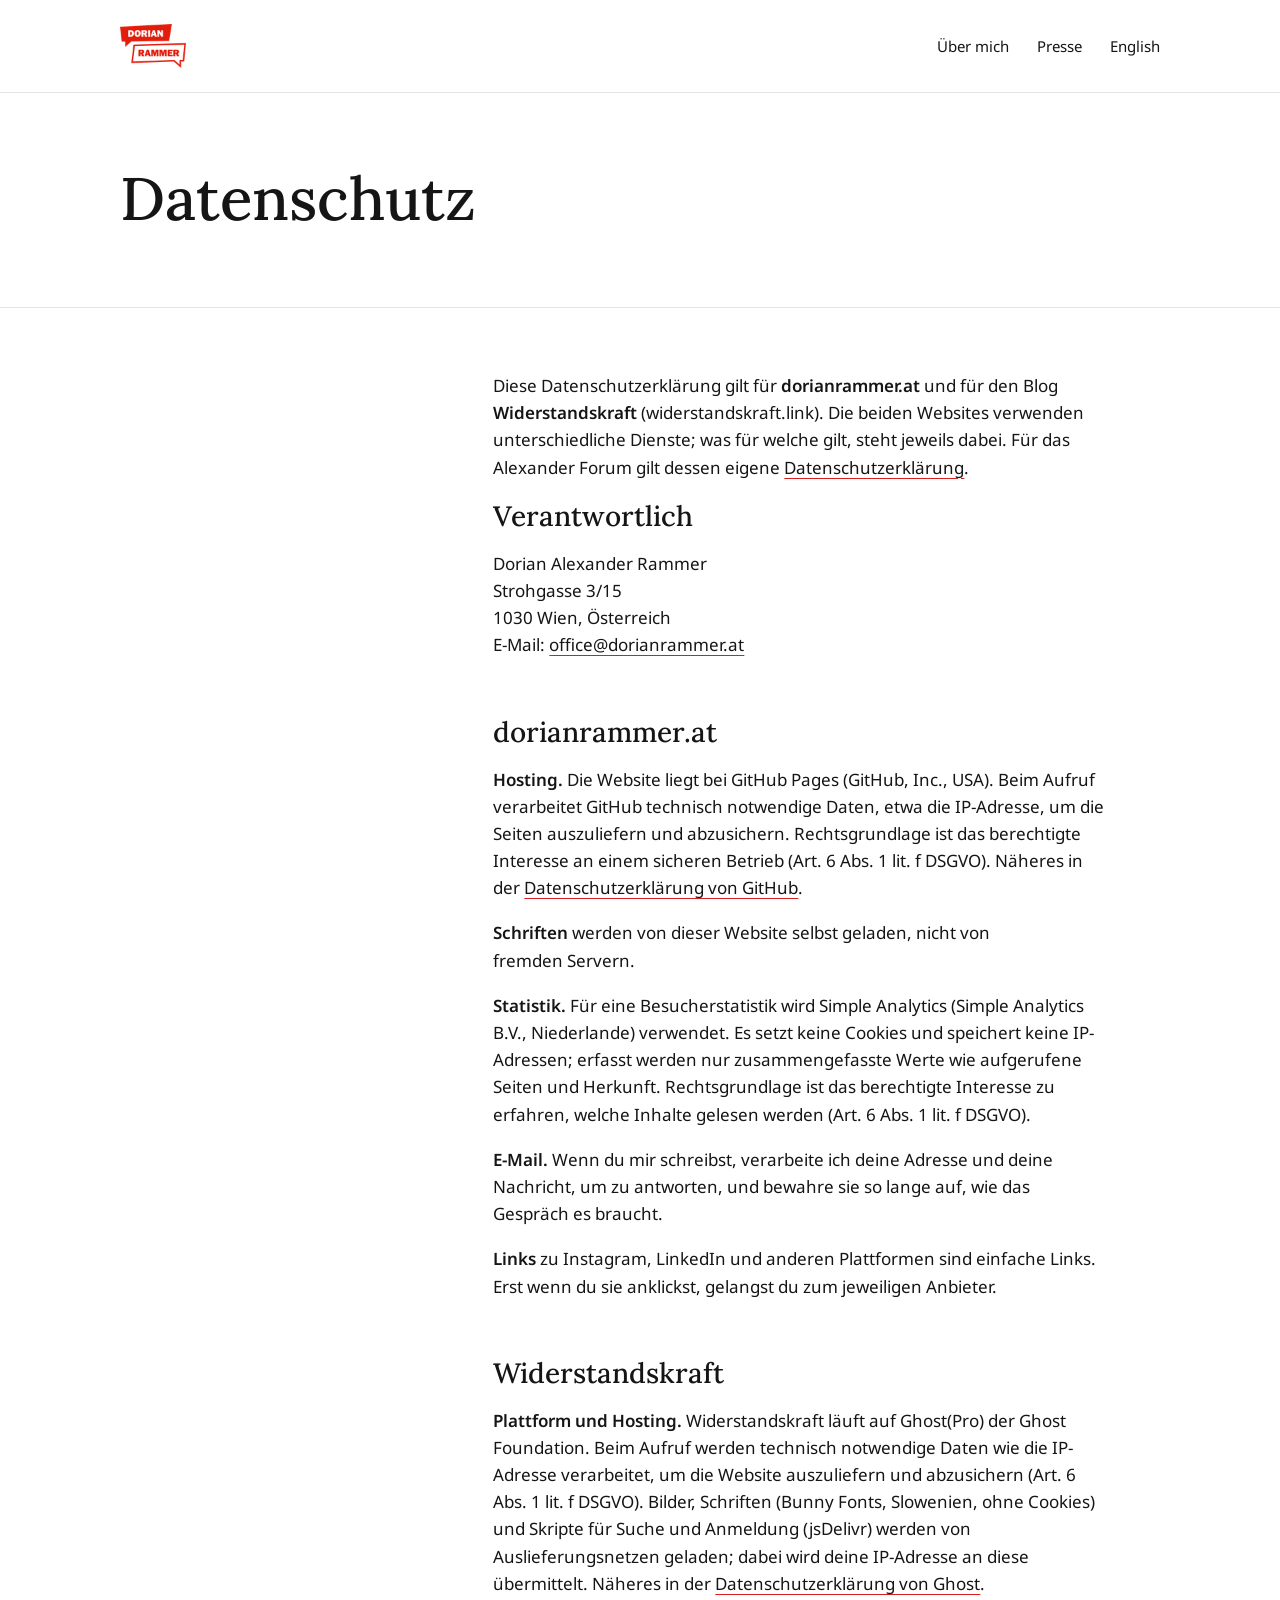
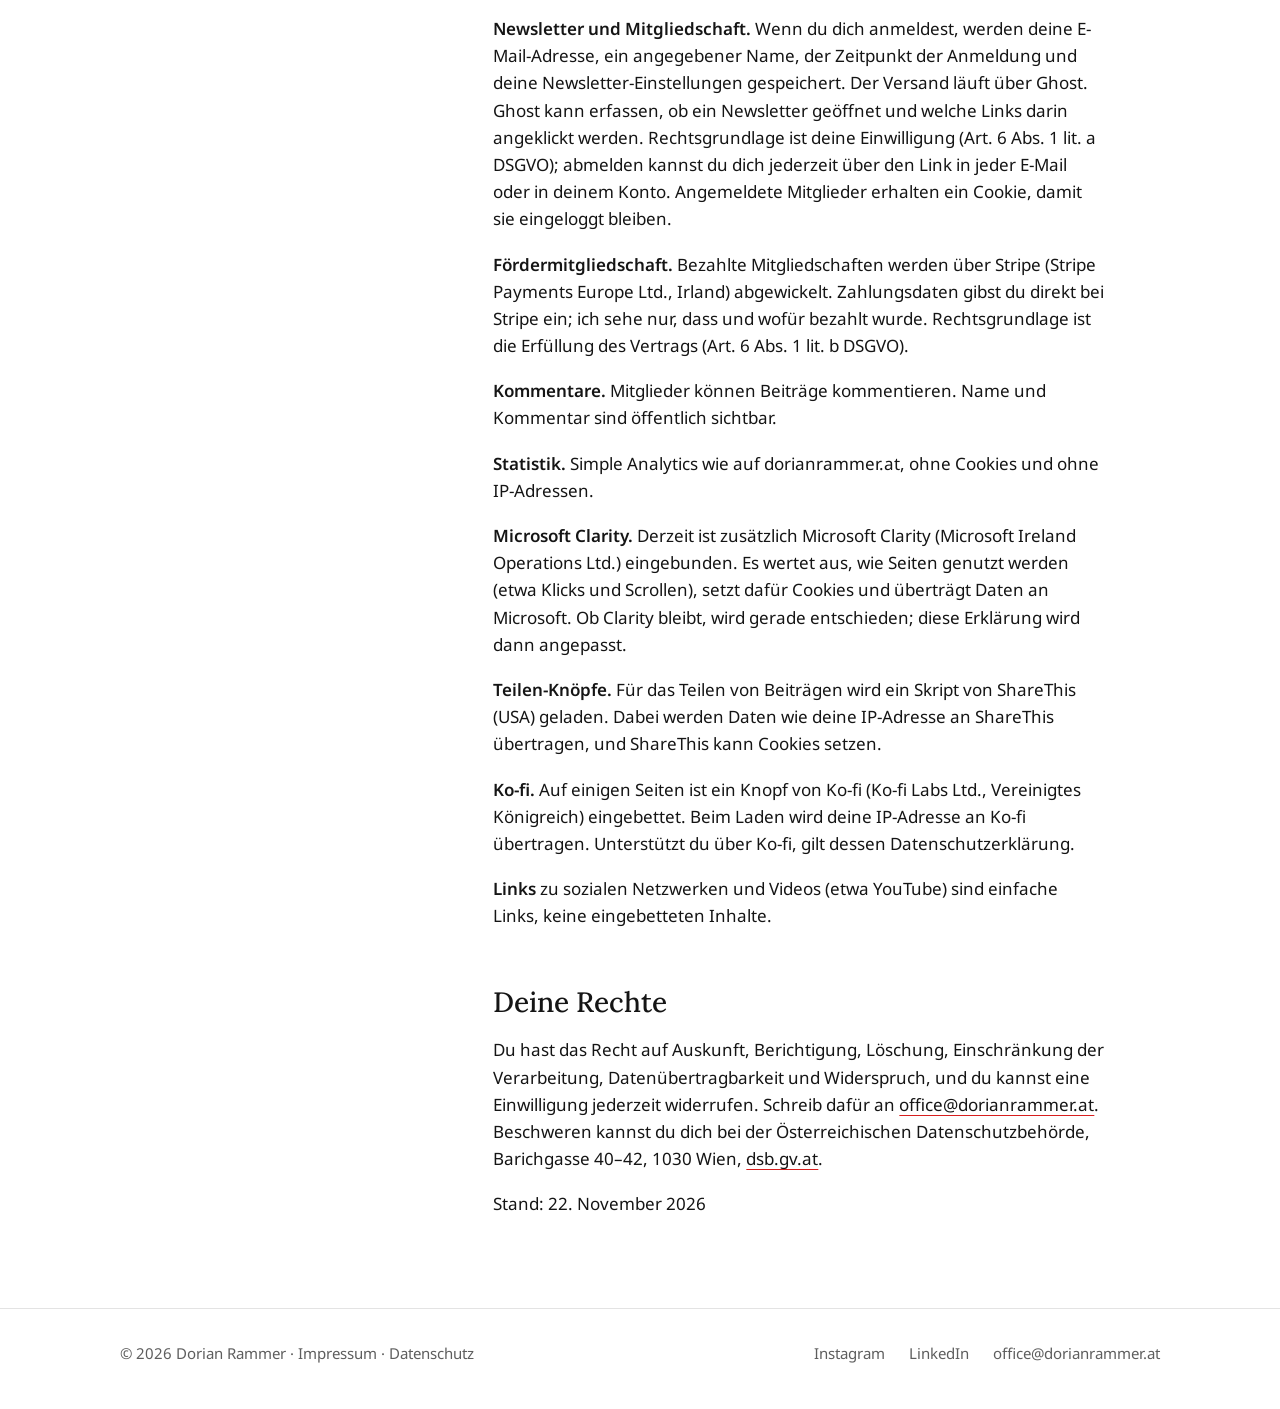
==== datenschutz/index.html @ 83c69d91 "Impressum und Datenschutz (DE/EN) für dorianrammer.at und Widerstandskraft; Fußzeile mit © 2026 - /i" ====
<!DOCTYPE html>
<html lang="de">
<head>
  <meta charset="UTF-8">
  <meta name="viewport" content="width=device-width, initial-scale=1.0">

  <link rel="canonical" href="https://dorianrammer.at/datenschutz/">
  <link rel="alternate" href="https://dorianrammer.at/datenschutz/" hreflang="de">
  <link rel="alternate" href="https://dorianrammer.at/en/privacy/" hreflang="en">
  <link rel="alternate" href="https://dorianrammer.at/datenschutz/" hreflang="x-default">

  <meta name="robots" content="noindex,follow">
  <meta name="description" content="Datenschutzerklärung für dorianrammer.at und widerstandskraft.link.">
  <meta name="author" content="Dorian Rammer">
  <meta name="theme-color" content="#ffffff">

  <title>Datenschutz | Dorian Rammer</title>

<link rel="icon" href="/favicon.svg" type="image/svg+xml">
<link rel="apple-touch-icon" href="/apple-touch-icon.png">

<link rel="preload" href="/assets/fonts/lora-latin-var.woff2" as="font" type="font/woff2" crossorigin>
<link rel="preload" href="/assets/fonts/noto-sans-latin-var.woff2" as="font" type="font/woff2" crossorigin>
<link rel="stylesheet" href="/assets/site.css?v=20261122f">

</head>

<body>

<a class="sprung" href="#inhalt">Zum Inhalt springen</a>

<header class="kopf">
  <div class="wrap">
    <a class="marke" href="/" aria-label="Dorian Rammer, Startseite">
      <img src="/assets/dorian-rammer-logo.png" alt="Dorian Rammer" width="198" height="132">
    </a>
    <nav aria-label="Seitennavigation">
      <a href="/ueber-dorian-rammer/">Über mich</a>
      <a href="/presse/">Presse</a>
      <a href="/en/privacy/" hreflang="en" lang="en">English</a>
    </nav>
  </div>
</header>

<main id="inhalt">

<section class="seitenkopf">
  <div class="wrap">
    <h1>Datenschutz</h1>
  </div>
</section>

<section class="abschnitt rechtliches">
  <div class="wrap">
    <div></div>
    <div class="text">
<p>Diese Datenschutzerklärung gilt für <strong>dorianrammer.at</strong> und für den Blog <strong>Widerstandskraft</strong> (widerstandskraft.link). Die beiden Websites verwenden unterschiedliche Dienste; was für welche gilt, steht jeweils dabei. Für das Alexander Forum gilt dessen eigene <a href="https://alexander.forum/datenschutz/">Datenschutzerklärung</a>.</p>
<section aria-labelledby="verantwortlich"><h2 id="verantwortlich">Verantwortlich</h2>
<p>Dorian Alexander Rammer<br>Strohgasse 3/15<br>1030 Wien, Österreich<br>E-Mail: <span data-post-name="office" data-post-domain="dorianrammer.at">office (at) dorianrammer.at</span></p></section>
<section aria-labelledby="dra"><h2 id="dra">dorianrammer.at</h2>
<p><strong>Hosting.</strong> Die Website liegt bei GitHub Pages (GitHub, Inc., USA). Beim Aufruf verarbeitet GitHub technisch notwendige Daten, etwa die IP-Adresse, um die Seiten auszuliefern und abzusichern. Rechtsgrundlage ist das berechtigte Interesse an einem sicheren Betrieb (Art. 6 Abs. 1 lit. f DSGVO). Näheres in der <a href="https://docs.github.com/de/site-policy/privacy-policies/github-general-privacy-statement">Datenschutzerklärung von GitHub</a>.</p>
<p><strong>Schriften</strong> werden von dieser Website selbst geladen, nicht von fremden Servern.</p>
<p><strong>Statistik.</strong> Für eine Besucherstatistik wird Simple Analytics (Simple Analytics B.V., Niederlande) verwendet. Es setzt keine Cookies und speichert keine IP-Adressen; erfasst werden nur zusammengefasste Werte wie aufgerufene Seiten und Herkunft. Rechtsgrundlage ist das berechtigte Interesse zu erfahren, welche Inhalte gelesen werden (Art. 6 Abs. 1 lit. f DSGVO).</p>
<p><strong>E-Mail.</strong> Wenn du mir schreibst, verarbeite ich deine Adresse und deine Nachricht, um zu antworten, und bewahre sie so lange auf, wie das Gespräch es braucht.</p>
<p><strong>Links</strong> zu Instagram, LinkedIn und anderen Plattformen sind einfache Links. Erst wenn du sie anklickst, gelangst du zum jeweiligen Anbieter.</p></section>
<section aria-labelledby="wk"><h2 id="wk">Widerstandskraft</h2>
<p><strong>Plattform und Hosting.</strong> Widerstandskraft läuft auf Ghost(Pro) der Ghost Foundation. Beim Aufruf werden technisch notwendige Daten wie die IP-Adresse verarbeitet, um die Website auszuliefern und abzusichern (Art. 6 Abs. 1 lit. f DSGVO). Bilder, Schriften (Bunny Fonts, Slowenien, ohne Cookies) und Skripte für Suche und Anmeldung (jsDelivr) werden von Auslieferungsnetzen geladen; dabei wird deine IP-Adresse an diese übermittelt. Näheres in der <a href="https://ghost.org/privacy/">Datenschutzerklärung von Ghost</a>.</p>
<p><strong>Newsletter und Mitgliedschaft.</strong> Wenn du dich anmeldest, werden deine E-Mail-Adresse, ein angegebener Name, der Zeitpunkt der Anmeldung und deine Newsletter-Einstellungen gespeichert. Der Versand läuft über Ghost. Ghost kann erfassen, ob ein Newsletter geöffnet und welche Links darin angeklickt werden. Rechtsgrundlage ist deine Einwilligung (Art. 6 Abs. 1 lit. a DSGVO); abmelden kannst du dich jederzeit über den Link in jeder E-Mail oder in deinem Konto. Angemeldete Mitglieder erhalten ein Cookie, damit sie eingeloggt bleiben.</p>
<p><strong>Fördermitgliedschaft.</strong> Bezahlte Mitgliedschaften werden über Stripe (Stripe Payments Europe Ltd., Irland) abgewickelt. Zahlungsdaten gibst du direkt bei Stripe ein; ich sehe nur, dass und wofür bezahlt wurde. Rechtsgrundlage ist die Erfüllung des Vertrags (Art. 6 Abs. 1 lit. b DSGVO).</p>
<p><strong>Kommentare.</strong> Mitglieder können Beiträge kommentieren. Name und Kommentar sind öffentlich sichtbar.</p>
<p><strong>Statistik.</strong> Simple Analytics wie auf dorianrammer.at, ohne Cookies und ohne IP-Adressen.</p>
<p><strong>Microsoft Clarity.</strong> Derzeit ist zusätzlich Microsoft Clarity (Microsoft Ireland Operations Ltd.) eingebunden. Es wertet aus, wie Seiten genutzt werden (etwa Klicks und Scrollen), setzt dafür Cookies und überträgt Daten an Microsoft. Ob Clarity bleibt, wird gerade entschieden; diese Erklärung wird dann angepasst.</p>
<p><strong>Teilen-Knöpfe.</strong> Für das Teilen von Beiträgen wird ein Skript von ShareThis (USA) geladen. Dabei werden Daten wie deine IP-Adresse an ShareThis übertragen, und ShareThis kann Cookies setzen.</p>
<p><strong>Ko-fi.</strong> Auf einigen Seiten ist ein Knopf von Ko-fi (Ko-fi Labs Ltd., Vereinigtes Königreich) eingebettet. Beim Laden wird deine IP-Adresse an Ko-fi übertragen. Unterstützt du über Ko-fi, gilt dessen Datenschutzerklärung.</p>
<p><strong>Links</strong> zu sozialen Netzwerken und Videos (etwa YouTube) sind einfache Links, keine eingebetteten Inhalte.</p></section>
<section aria-labelledby="rechte"><h2 id="rechte">Deine Rechte</h2>
<p>Du hast das Recht auf Auskunft, Berichtigung, Löschung, Einschränkung der Verarbeitung, Datenübertragbarkeit und Widerspruch, und du kannst eine Einwilligung jederzeit widerrufen. Schreib dafür an <span data-post-name="office" data-post-domain="dorianrammer.at">office (at) dorianrammer.at</span>. Beschweren kannst du dich bei der Österreichischen Datenschutzbehörde, Barichgasse 40–42, 1030 Wien, <a href="https://www.dsb.gv.at/">dsb.gv.at</a>.</p>
<p class="stand">Stand: 22. November 2026</p></section>
    </div>
  </div>
</section>

</main>

<footer class="fuss">
  <div class="wrap">
    <div style="hyphens:manual">© 2026 Dorian Rammer · <a href="/impressum/">Impressum</a> · <a href="/datenschutz/">Datenschutz</a></div>
    <nav aria-label="Kontakt">
      <a href="https://www.instagram.com/whoisdoriangray" target="_blank" rel="me noopener">Instagram</a>
      <a href="https://www.linkedin.com/in/dorianrammer" target="_blank" rel="me noopener">LinkedIn</a>
      <span data-post-name="office" data-post-domain="dorianrammer.at">office (at) dorianrammer.at</span>
    </nav>
  </div>
</footer>

<script src="/assets/post.js?v=20261122f" defer></script>

<!-- 100% privacy-first analytics -->
<script async src="https://scripts.simpleanalyticscdn.com/latest.js"></script>

</body>
</html>
---- assets/site.css ----
/* dorianrammer.at
   Gemeinsames Stylesheet für Startseite und Über-Seite (DE/EN).
   Schriften wie Widerstandskraft: Lora (Überschriften, Lesetext), Noto Sans (Gebrauchstext).
   Rot #d81e1e nur als Signal: Daten, Link-Linien, Auswahl, Fokus, roter Faden.
   Nach jeder Änderung an dieser Datei oder an den Skripten die Versionsnummer
   (?v=JJJJMMTT) in den Links aller HTML-Seiten erhöhen, sonst sehen Besucher bis
   zu 10 Minuten die alte Fassung. */

@font-face{
  font-family:'Lora';
  font-style:normal;
  font-weight:400 600;
  font-display:swap;
  src:url('/assets/fonts/lora-latin-var.woff2') format('woff2');
}

@font-face{
  font-family:'Noto Sans';
  font-style:normal;
  font-weight:400 600;
  font-stretch:100%;
  font-display:swap;
  src:url('/assets/fonts/noto-sans-latin-var.woff2') format('woff2');
}

:root{
  --grund:#ffffff;
  --tinte:#151515;
  --grau:#5e5e5e;
  --linie:#e3e3e3;
  --rot:#d81e1e;
  --maxw:1120px;
  --rand:40px;
  --serif:'Lora',Georgia,'Times New Roman',serif;
  --sans:'Noto Sans',system-ui,-apple-system,'Segoe UI',sans-serif;
}

*{box-sizing:border-box}

html{
  -webkit-text-size-adjust:100%;
  text-size-adjust:100%;
}

body{
  position:relative;
  margin:0;
  background:var(--grund);
  color:var(--tinte);
  font-family:var(--sans);
  font-size:17px;
  line-height:1.6;
  -webkit-font-smoothing:antialiased;
  hyphens:auto;
  hyphenate-limit-chars:10 4 4;
}

::selection{
  background:var(--rot);
  color:#fff;
}

a{
  color:inherit;
  text-decoration-color:var(--rot);
  text-decoration-thickness:1px;
  text-underline-offset:.22em;
}

a:hover{
  color:var(--rot);
}

a:focus-visible{
  outline:2px solid var(--rot);
  outline-offset:3px;
}

h1,h2,h3{
  font-family:var(--serif);
  font-weight:500;
  margin:0;
  hyphens:manual;
  text-wrap:balance;
}

p{
  text-wrap:pretty;
}

img{
  max-width:100%;
}

.wrap{
  max-width:var(--maxw);
  margin:0 auto;
  padding:0 var(--rand);
}

.sprung{
  position:absolute;
  left:var(--rand);
  top:-100px;
  z-index:10;
  padding:8px 12px;
  background:var(--tinte);
  color:#fff;
  font-size:15px;
}

.sprung:focus{
  top:12px;
}


/* ---------- Kopf ---------- */

.kopf{
  padding:24px 0;
  border-bottom:1px solid var(--linie);
}

.kopf .wrap{
  display:flex;
  justify-content:space-between;
  align-items:center;
  gap:24px;
}

.kopf .marke{
  display:block;
  line-height:0;
}

.kopf .marke img{
  display:block;
  height:44px;
  width:auto;
}

.kopf nav{
  display:flex;
  gap:28px;
  font-size:15px;
}

.kopf nav a{
  text-decoration:none;
}

.kopf nav a[aria-current="page"]{
  text-decoration:underline;
  text-decoration-color:var(--rot);
}


/* ---------- Einstieg (Startseite) ---------- */

.einstieg{
  padding:80px 0 88px;
}

.einstieg .wrap{
  display:grid;
  grid-template-columns:7fr 4fr;
  gap:72px;
  align-items:end;
}

.einstieg h1{
  font-size:clamp(44px,5.6vw,68px);
  line-height:1.05;
  letter-spacing:-.01em;
  margin:0 0 32px;
}

.satz{
  font-family:var(--serif);
  font-size:clamp(22px,2.4vw,28px);
  line-height:1.4;
  margin:0 0 22px;
  max-width:21em;
}

.einstieg .intro{
  color:var(--grau);
  margin:0 0 8px;
  max-width:33em;
}

.portraet{
  margin:0;
}

.portraet img{
  display:block;
  width:100%;
  height:auto;
  aspect-ratio:4/5;
  object-fit:cover;
  object-position:50% 18%;
}

.portraet figcaption{
  margin-top:10px;
  font-size:14px;
  color:var(--grau);
}


/* ---------- Abschnitte ---------- */

.abschnitt{
  border-top:1px solid var(--linie);
  padding:64px 0 72px;
}

.abschnitt > .wrap{
  display:grid;
  grid-template-columns:4fr 8fr;
  gap:40px;
}

.abschnitt h2{
  font-size:30px;
  line-height:1.2;
}

.block + .block{
  margin-top:56px;
  padding-top:48px;
  border-top:1px solid var(--linie);
}

.block h3{
  font-size:26px;
  line-height:1.25;
  margin-bottom:10px;
}

.block h3 a{
  text-decoration:none;
}

.block > p{
  margin:0 0 22px;
  color:var(--grau);
  max-width:36em;
}

.texte{
  list-style:none;
  margin:0 0 22px;
  padding:0;
}

.texte li{
  display:grid;
  grid-template-columns:9.5em 1fr;
  gap:16px;
  align-items:baseline;
  padding:12px 0;
  border-top:1px solid var(--linie);
}

.texte li:last-child{
  border-bottom:1px solid var(--linie);
}

.texte time{
  font-size:14px;
  color:var(--rot);
  font-variant-numeric:tabular-nums;
}

.texte a{
  font-family:var(--serif);
  font-size:20px;
  text-decoration:none;
  hyphens:manual;
}

.papier{
  margin:0 0 22px;
}

.papier a{
  display:block;
  margin-bottom:4px;
  font-family:var(--serif);
  font-size:21px;
  text-decoration:none;
  hyphens:manual;
  text-wrap:balance;
}

.papier span{
  display:block;
  font-size:14px;
  line-height:1.5;
  color:var(--grau);
}

.weiter{
  font-size:15px;
}

.nebenbei{
  margin:48px 0 0;
  padding-top:28px;
  border-top:1px solid var(--linie);
  color:var(--grau);
  font-size:15px;
  max-width:40em;
}

.person p{
  font-family:var(--serif);
  font-size:21px;
  line-height:1.6;
  margin:0 0 22px;
  max-width:34em;
}


/* ---------- Über-Seite ---------- */

.seitenkopf{
  padding:72px 0 56px;
}

.seitenkopf h1{
  font-size:clamp(40px,5vw,60px);
  line-height:1.1;
  margin:0 0 20px;
}

.seitenkopf .satz{
  margin:0;
  max-width:none;
}

.ueber > .wrap{
  align-items:start;
}

.ueber .portraet{
  position:sticky;
  top:32px;
}

.text section + section{
  margin-top:56px;
}

.text h2{
  font-size:28px;
  line-height:1.25;
  margin-bottom:16px;
}

.text p{
  margin:0 0 18px;
  max-width:36em;
}

.projekte-liste{
  margin:24px 0 0;
  padding:0;
}

.projekte-liste > div{
  padding:16px 0;
  border-top:1px solid var(--linie);
}

.projekte-liste > div:last-child{
  border-bottom:1px solid var(--linie);
}

.projekte-liste dt{
  font-family:var(--serif);
  font-size:21px;
  margin-bottom:4px;
}

.projekte-liste dt a{
  text-decoration:none;
}

.projekte-liste dd{
  margin:0;
  color:var(--grau);
  font-size:16px;
}

.schluss{
  margin-top:40px;
}


/* ---------- Fuß ---------- */

.fuss{
  border-top:1px solid var(--linie);
  padding:32px 0 44px;
  font-size:15px;
  color:var(--grau);
}

.fuss .wrap{
  display:flex;
  justify-content:space-between;
  flex-wrap:wrap;
  gap:12px 28px;
}

.fuss nav{
  display:flex;
  flex-wrap:wrap;
  gap:24px;
}

.fuss a{
  text-decoration:none;
}


/* ---------- Roter Faden (Startseite) ---------- */

.faden{
  position:absolute;
  top:0;
  left:0;
  pointer-events:none;
  overflow:visible;
}

.faden path{
  fill:none;
  stroke:var(--rot);
  stroke-width:1.5;
  stroke-linejoin:miter;
  stroke-linecap:butt;
  transition:stroke-width .25s ease-out;
}

.faden path.offen{
  stroke-dasharray:5 6;
}

.faden path.aktiv{
  stroke-width:3;
}

.faden mask path{
  stroke:#fff;
  stroke-width:10;
  stroke-dasharray:none;
  transition:none;
}

@media (prefers-reduced-motion:reduce){
  .faden path{
    transition:none;
  }
}

@media print{
  .faden{
    display:none;
  }
}


/* ---------- Schmal ---------- */

@media (max-width:860px){

  :root{
    --rand:22px;
  }

  .einstieg{
    padding:44px 0 56px;
  }

  .einstieg .wrap{
    grid-template-columns:1fr;
    gap:40px;
  }

  .einstieg .portraet{
    max-width:360px;
  }

  .abschnitt{
    padding:48px 0 56px;
  }

  .abschnitt > .wrap{
    grid-template-columns:1fr;
    gap:28px;
  }

  .projekte > .wrap{
    padding-left:46px;
  }

  .texte li{
    grid-template-columns:1fr;
    gap:2px;
  }

  .person p{
    font-size:19px;
  }

  .seitenkopf{
    padding:44px 0 36px;
  }

  .ueber .portraet{
    position:static;
    max-width:360px;
  }

  .kopf .marke img{
    height:38px;
  }

  .kopf nav{
    gap:18px;
  }
}


/* ---------- Presseseite ---------- */

.texte .zeitraum{
  font-size:14px;
  color:var(--rot);
}

.texte .medium{
  display:block;
  margin-top:3px;
  font-family:var(--sans);
  font-size:15px;
  line-height:1.5;
  color:var(--grau);
}

.stationen li > span:last-child{
  font-size:16px;
  line-height:1.5;
}

.einleitung{
  margin:0 0 20px;
  max-width:36em;
  color:var(--grau);
}

.nachsatz{
  margin:20px 0 0;
  max-width:40em;
  font-size:15px;
  color:var(--grau);
}

.kurzbio{
  border:1px solid var(--linie);
  padding:18px 22px;
  margin:0 0 16px;
  max-width:40em;
}

.kurzbio h3{
  font-family:var(--sans);
  font-size:14px;
  font-weight:500;
  color:var(--grau);
  margin:0 0 8px;
}

.kurzbio p{
  margin:0;
}

.abschnitt .projekte-liste{
  margin-top:0;
  max-width:40em;
}

.weiter-links{
  display:flex;
  flex-wrap:wrap;
  gap:8px 24px;
  margin:0;
}

.abschnitt-kopf h2{
  margin:0;
}

.unterzeile{
  margin:6px 0 0;
  font-size:15px;
  color:var(--grau);
}

.stimmen{
  list-style:none;
  margin:0;
  padding:0;
  max-width:40em;
}

.stimmen li{
  padding:18px 0;
  border-top:1px solid var(--linie);
}

.stimmen li:last-child{
  border-bottom:1px solid var(--linie);
}

.stimmen blockquote{
  margin:0;
}

.stimmen blockquote p{
  margin:0 0 8px;
  font-family:var(--serif);
  font-size:20px;
  line-height:1.5;
}

.stimmen .quelle{
  margin:0;
  font-size:15px;
  color:var(--grau);
}

.pressefotos{
  display:flex;
  flex-wrap:wrap;
  align-items:flex-start;
  gap:24px;
  margin:0 0 24px;
}

.pressefoto{
  flex:0 1 200px;
  margin:0;
}

.pressefoto img{
  display:block;
  width:100%;
  height:auto;
  aspect-ratio:4/5;
  object-fit:cover;
  object-position:50% 25%;
}

.pressefoto figcaption{
  margin-top:8px;
  hyphens:manual;
  font-size:14px;
  color:var(--grau);
}
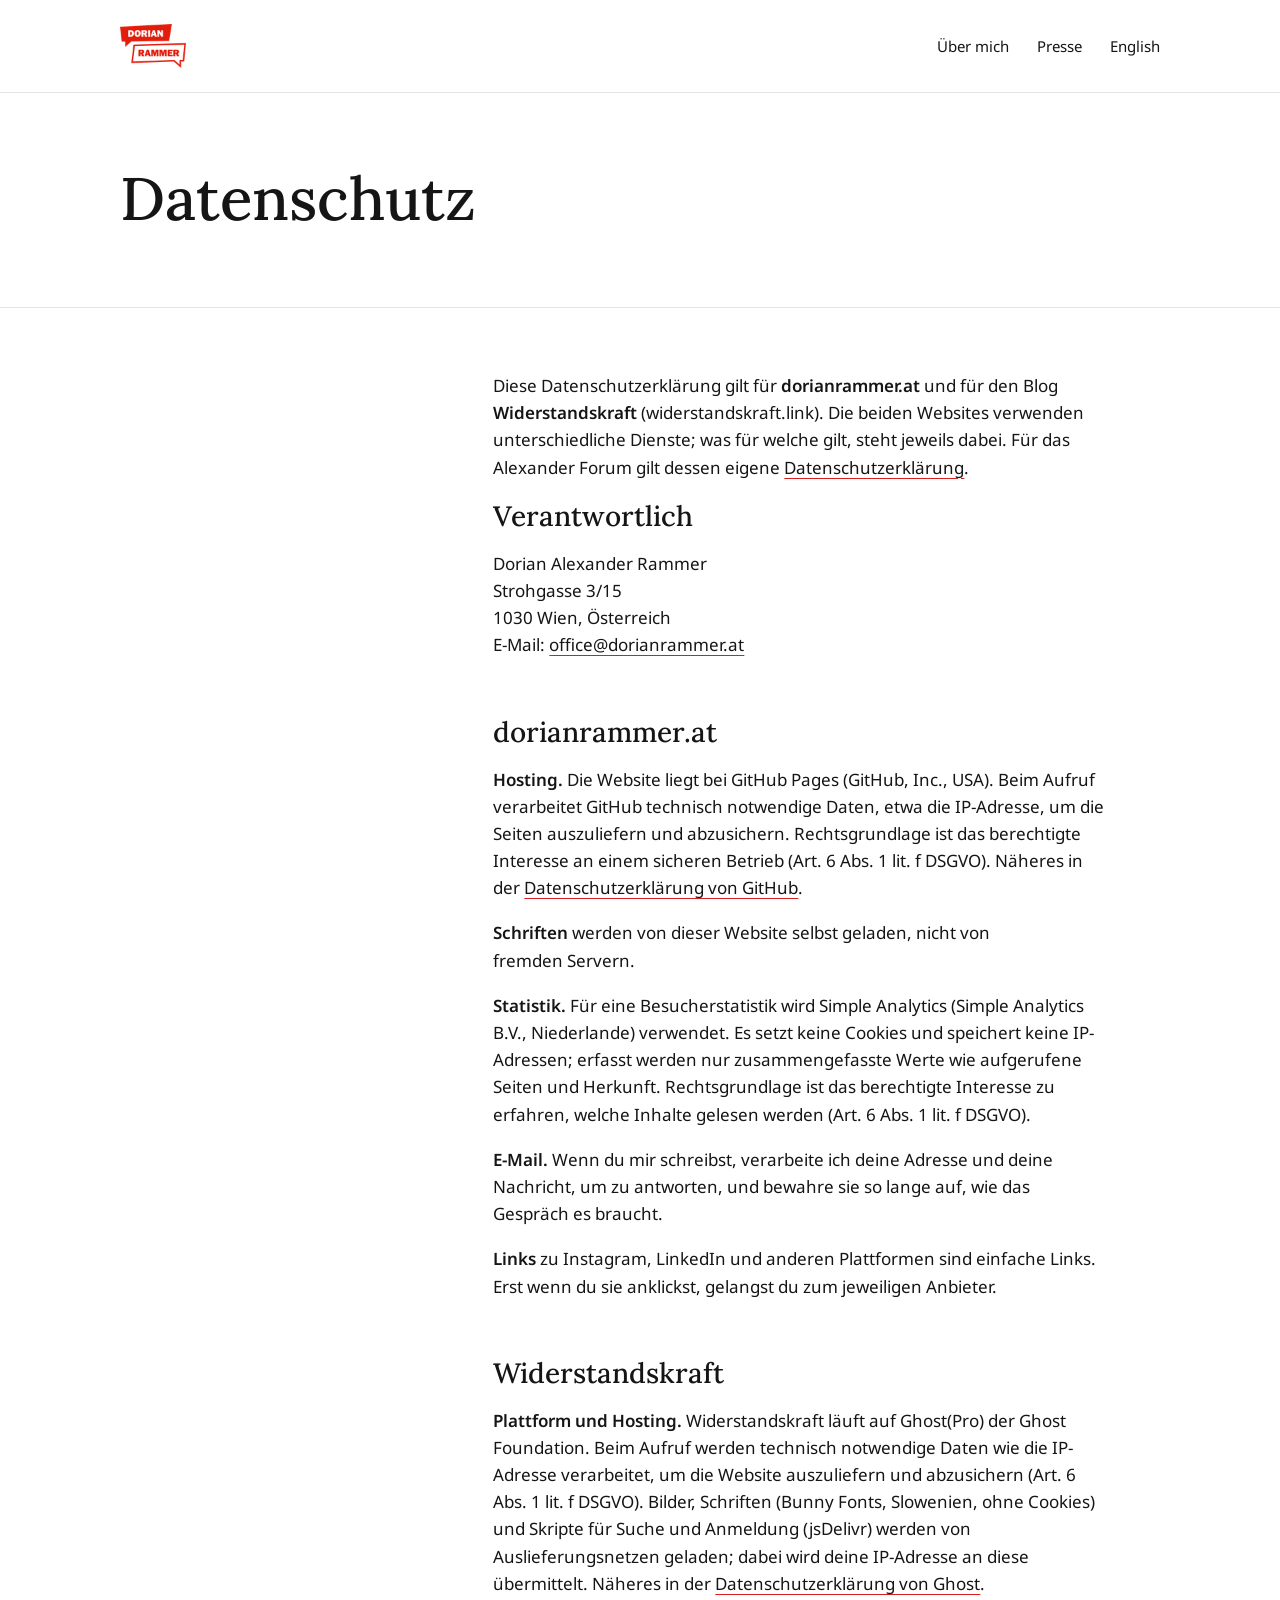
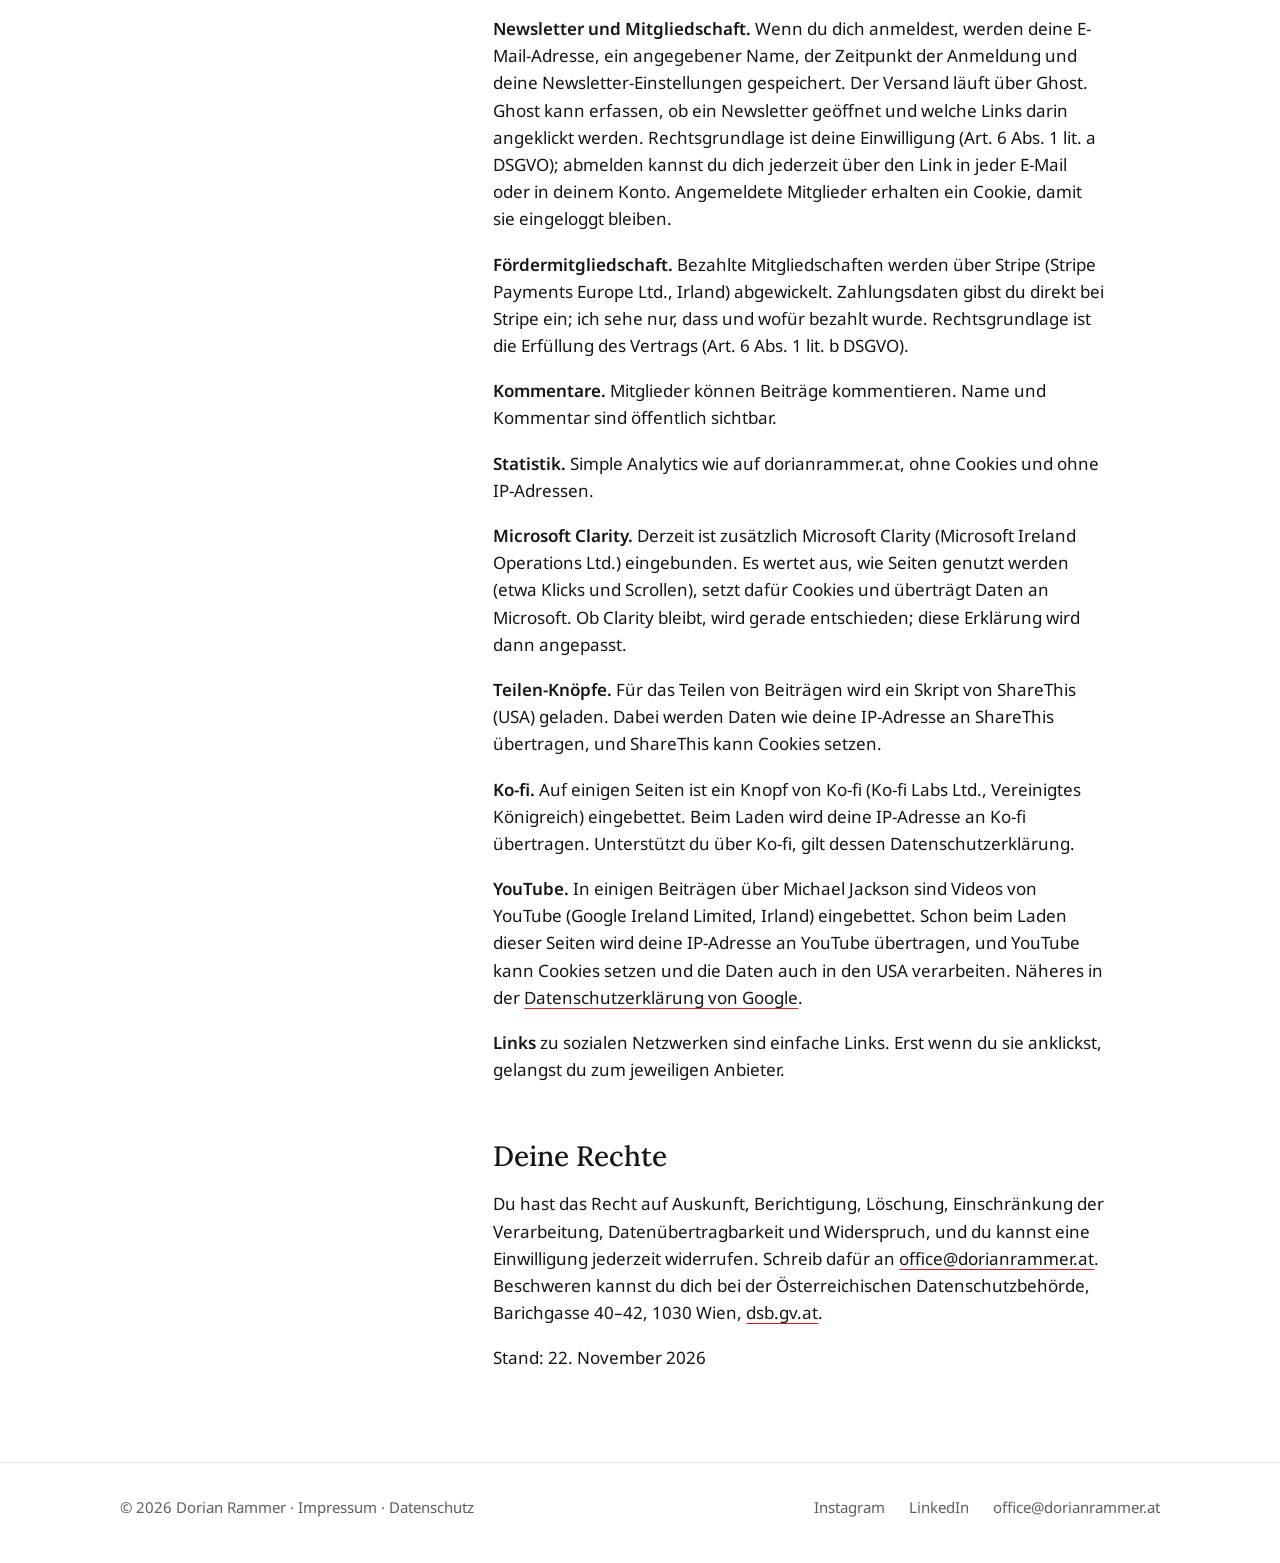
==== commit 57f2cbf8: "Datenschutz: eingebettete YouTube-Videos in den Michael-Jackson-Beiträgen korrekt beschrieben Die Er" ====
--- a/datenschutz/index.html
+++ b/datenschutz/index.html
@@ -72,7 +72,8 @@
 <p><strong>Microsoft Clarity.</strong> Derzeit ist zusätzlich Microsoft Clarity (Microsoft Ireland Operations Ltd.) eingebunden. Es wertet aus, wie Seiten genutzt werden (etwa Klicks und Scrollen), setzt dafür Cookies und überträgt Daten an Microsoft. Ob Clarity bleibt, wird gerade entschieden; diese Erklärung wird dann angepasst.</p>
 <p><strong>Teilen-Knöpfe.</strong> Für das Teilen von Beiträgen wird ein Skript von ShareThis (USA) geladen. Dabei werden Daten wie deine IP-Adresse an ShareThis übertragen, und ShareThis kann Cookies setzen.</p>
 <p><strong>Ko-fi.</strong> Auf einigen Seiten ist ein Knopf von Ko-fi (Ko-fi Labs Ltd., Vereinigtes Königreich) eingebettet. Beim Laden wird deine IP-Adresse an Ko-fi übertragen. Unterstützt du über Ko-fi, gilt dessen Datenschutzerklärung.</p>
-<p><strong>Links</strong> zu sozialen Netzwerken und Videos (etwa YouTube) sind einfache Links, keine eingebetteten Inhalte.</p></section>
+<p><strong>YouTube.</strong> In einigen Beiträgen über Michael Jackson sind Videos von YouTube (Google Ireland Limited, Irland) eingebettet. Schon beim Laden dieser Seiten wird deine IP-Adresse an YouTube übertragen, und YouTube kann Cookies setzen und die Daten auch in den USA verarbeiten. Näheres in der <a href="https://policies.google.com/privacy?hl=de">Datenschutzerklärung von Google</a>.</p>
+<p><strong>Links</strong> zu sozialen Netzwerken sind einfache Links. Erst wenn du sie anklickst, gelangst du zum jeweiligen Anbieter.</p></section>
 <section aria-labelledby="rechte"><h2 id="rechte">Deine Rechte</h2>
 <p>Du hast das Recht auf Auskunft, Berichtigung, Löschung, Einschränkung der Verarbeitung, Datenübertragbarkeit und Widerspruch, und du kannst eine Einwilligung jederzeit widerrufen. Schreib dafür an <span data-post-name="office" data-post-domain="dorianrammer.at">office (at) dorianrammer.at</span>. Beschweren kannst du dich bei der Österreichischen Datenschutzbehörde, Barichgasse 40–42, 1030 Wien, <a href="https://www.dsb.gv.at/">dsb.gv.at</a>.</p>
 <p class="stand">Stand: 22. November 2026</p></section>
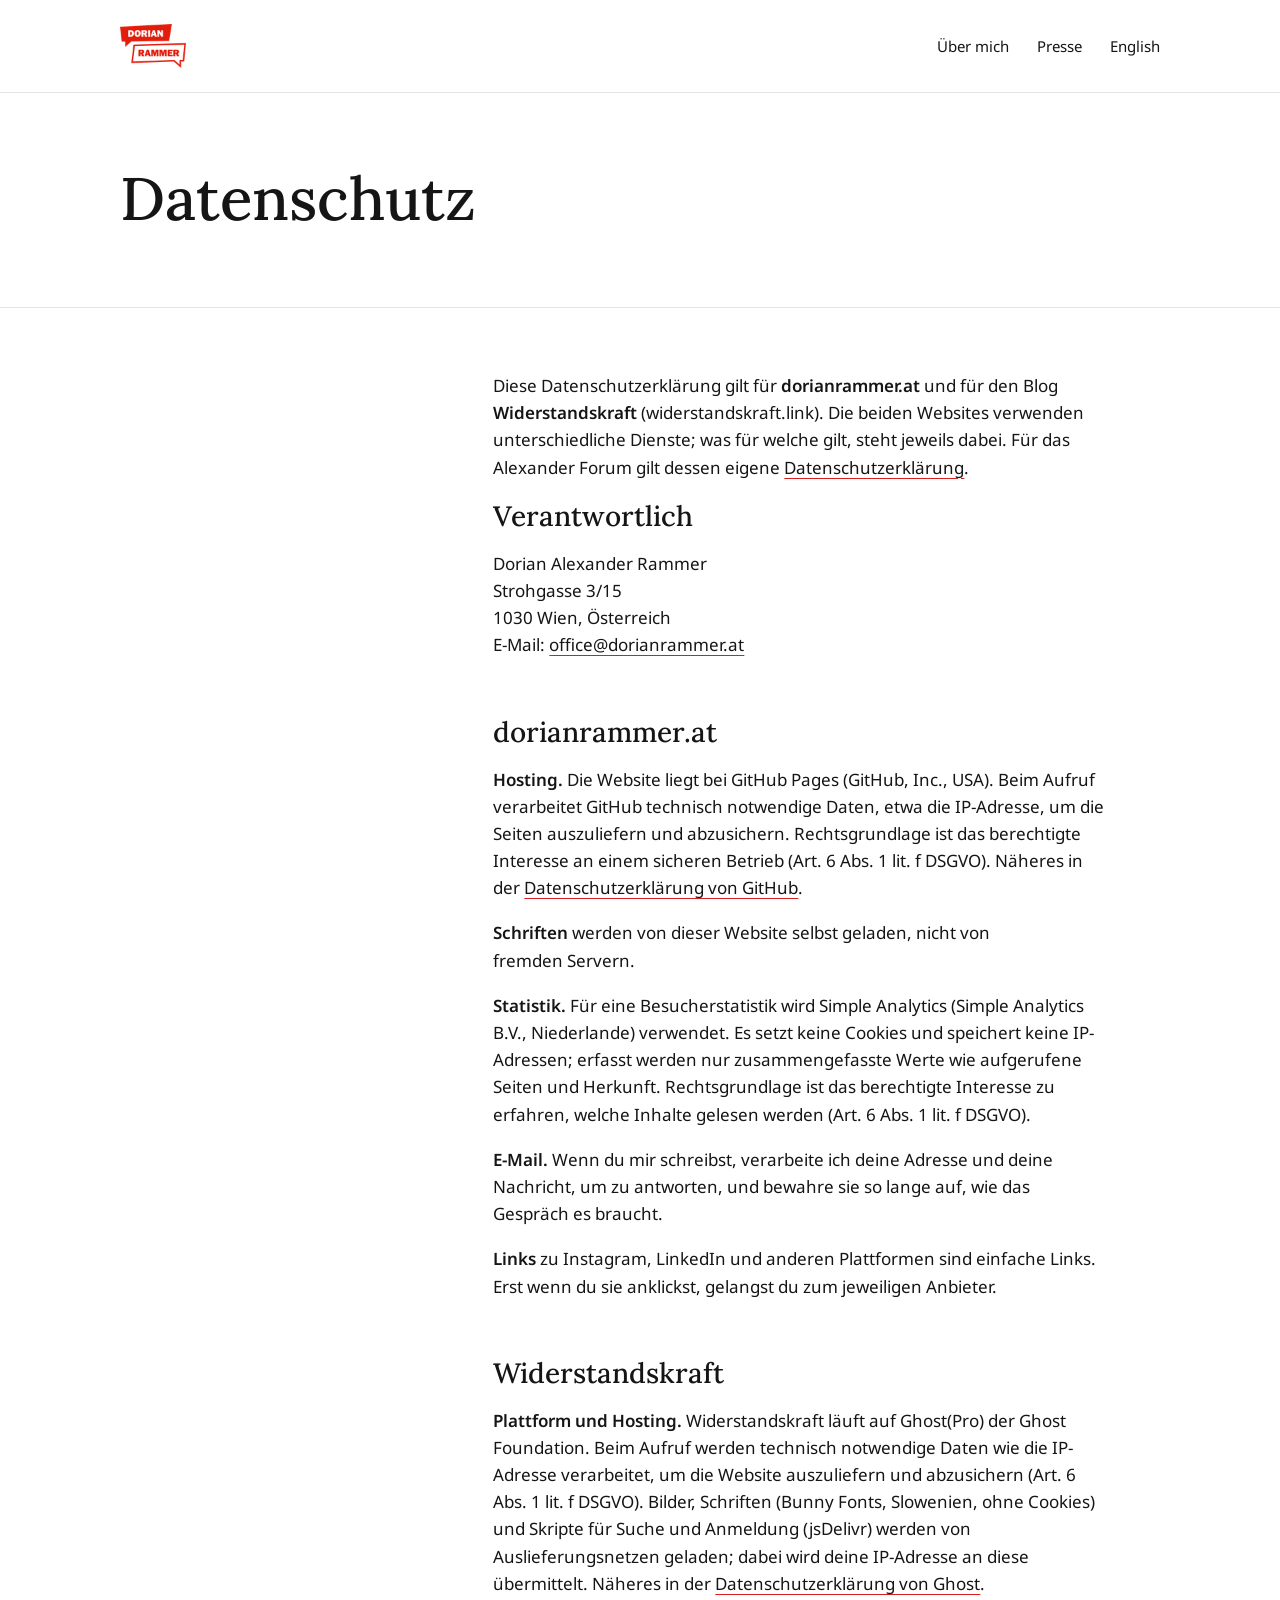
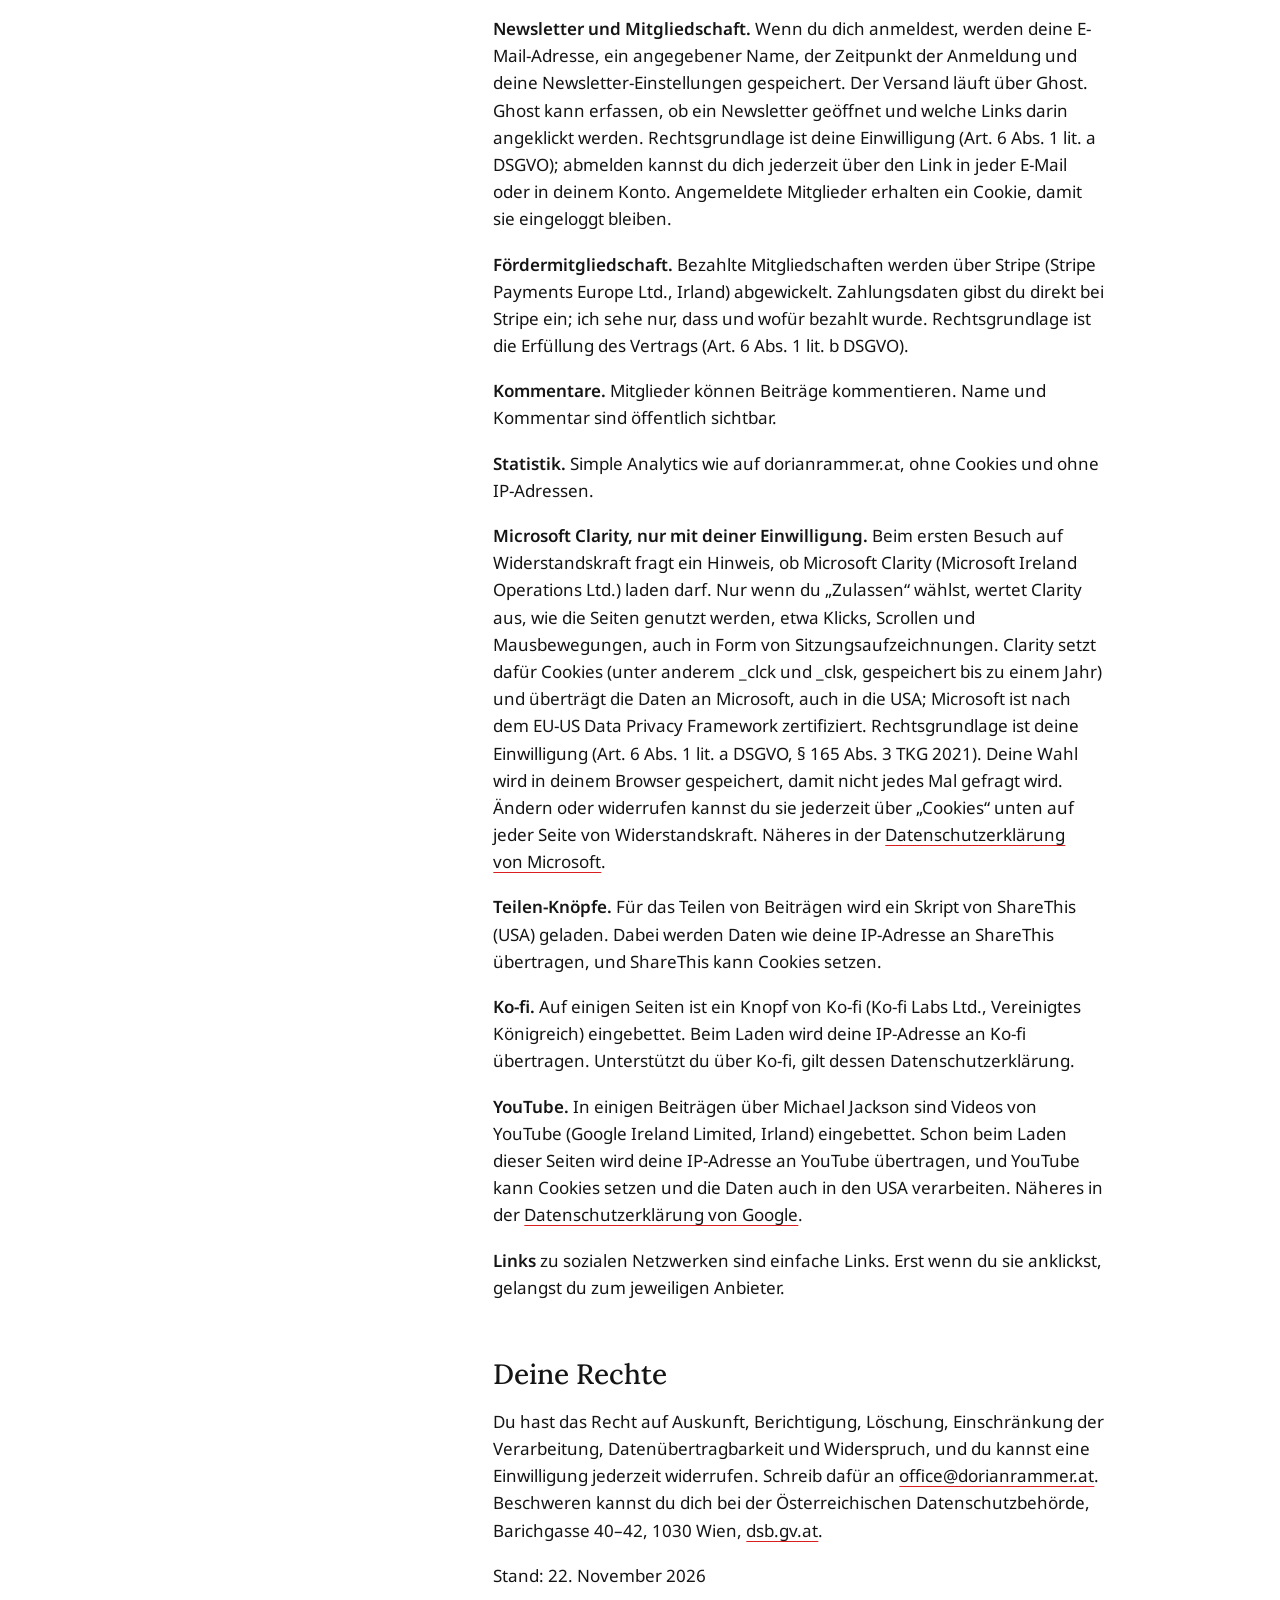
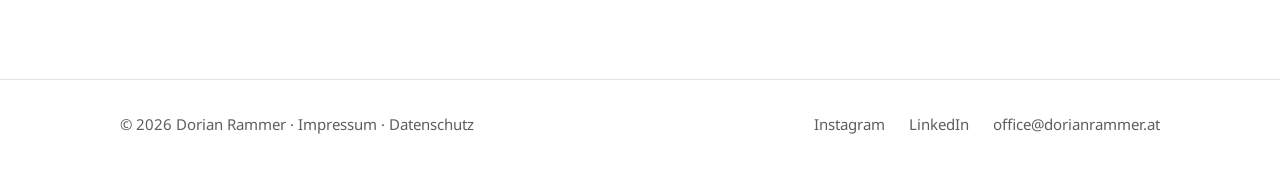
==== commit 4580c462: "Datenschutz: Microsoft Clarity nur mit Einwilligung (DE/EN) Co-Authored-By: Claude Opus 5.5 <noreply" ====
--- a/datenschutz/index.html
+++ b/datenschutz/index.html
@@ -69,7 +69,7 @@
 <p><strong>Fördermitgliedschaft.</strong> Bezahlte Mitgliedschaften werden über Stripe (Stripe Payments Europe Ltd., Irland) abgewickelt. Zahlungsdaten gibst du direkt bei Stripe ein; ich sehe nur, dass und wofür bezahlt wurde. Rechtsgrundlage ist die Erfüllung des Vertrags (Art. 6 Abs. 1 lit. b DSGVO).</p>
 <p><strong>Kommentare.</strong> Mitglieder können Beiträge kommentieren. Name und Kommentar sind öffentlich sichtbar.</p>
 <p><strong>Statistik.</strong> Simple Analytics wie auf dorianrammer.at, ohne Cookies und ohne IP-Adressen.</p>
-<p><strong>Microsoft Clarity.</strong> Derzeit ist zusätzlich Microsoft Clarity (Microsoft Ireland Operations Ltd.) eingebunden. Es wertet aus, wie Seiten genutzt werden (etwa Klicks und Scrollen), setzt dafür Cookies und überträgt Daten an Microsoft. Ob Clarity bleibt, wird gerade entschieden; diese Erklärung wird dann angepasst.</p>
+<p><strong>Microsoft Clarity, nur mit deiner Einwilligung.</strong> Beim ersten Besuch auf Widerstandskraft fragt ein Hinweis, ob Microsoft Clarity (Microsoft Ireland Operations Ltd.) laden darf. Nur wenn du „Zulassen“ wählst, wertet Clarity aus, wie die Seiten genutzt werden, etwa Klicks, Scrollen und Mausbewegungen, auch in Form von Sitzungsaufzeichnungen. Clarity setzt dafür Cookies (unter anderem _clck und _clsk, gespeichert bis zu einem Jahr) und überträgt die Daten an Microsoft, auch in die USA; Microsoft ist nach dem EU-US Data Privacy Framework zertifiziert. Rechtsgrundlage ist deine Einwilligung (Art. 6 Abs. 1 lit. a DSGVO, § 165 Abs. 3 TKG 2021). Deine Wahl wird in deinem Browser gespeichert, damit nicht jedes Mal gefragt wird. Ändern oder widerrufen kannst du sie jederzeit über „Cookies“ unten auf jeder Seite von Widerstandskraft. Näheres in der <a href="https://www.microsoft.com/de-at/privacy/privacystatement">Datenschutzerklärung von Microsoft</a>.</p>
 <p><strong>Teilen-Knöpfe.</strong> Für das Teilen von Beiträgen wird ein Skript von ShareThis (USA) geladen. Dabei werden Daten wie deine IP-Adresse an ShareThis übertragen, und ShareThis kann Cookies setzen.</p>
 <p><strong>Ko-fi.</strong> Auf einigen Seiten ist ein Knopf von Ko-fi (Ko-fi Labs Ltd., Vereinigtes Königreich) eingebettet. Beim Laden wird deine IP-Adresse an Ko-fi übertragen. Unterstützt du über Ko-fi, gilt dessen Datenschutzerklärung.</p>
 <p><strong>YouTube.</strong> In einigen Beiträgen über Michael Jackson sind Videos von YouTube (Google Ireland Limited, Irland) eingebettet. Schon beim Laden dieser Seiten wird deine IP-Adresse an YouTube übertragen, und YouTube kann Cookies setzen und die Daten auch in den USA verarbeiten. Näheres in der <a href="https://policies.google.com/privacy?hl=de">Datenschutzerklärung von Google</a>.</p>
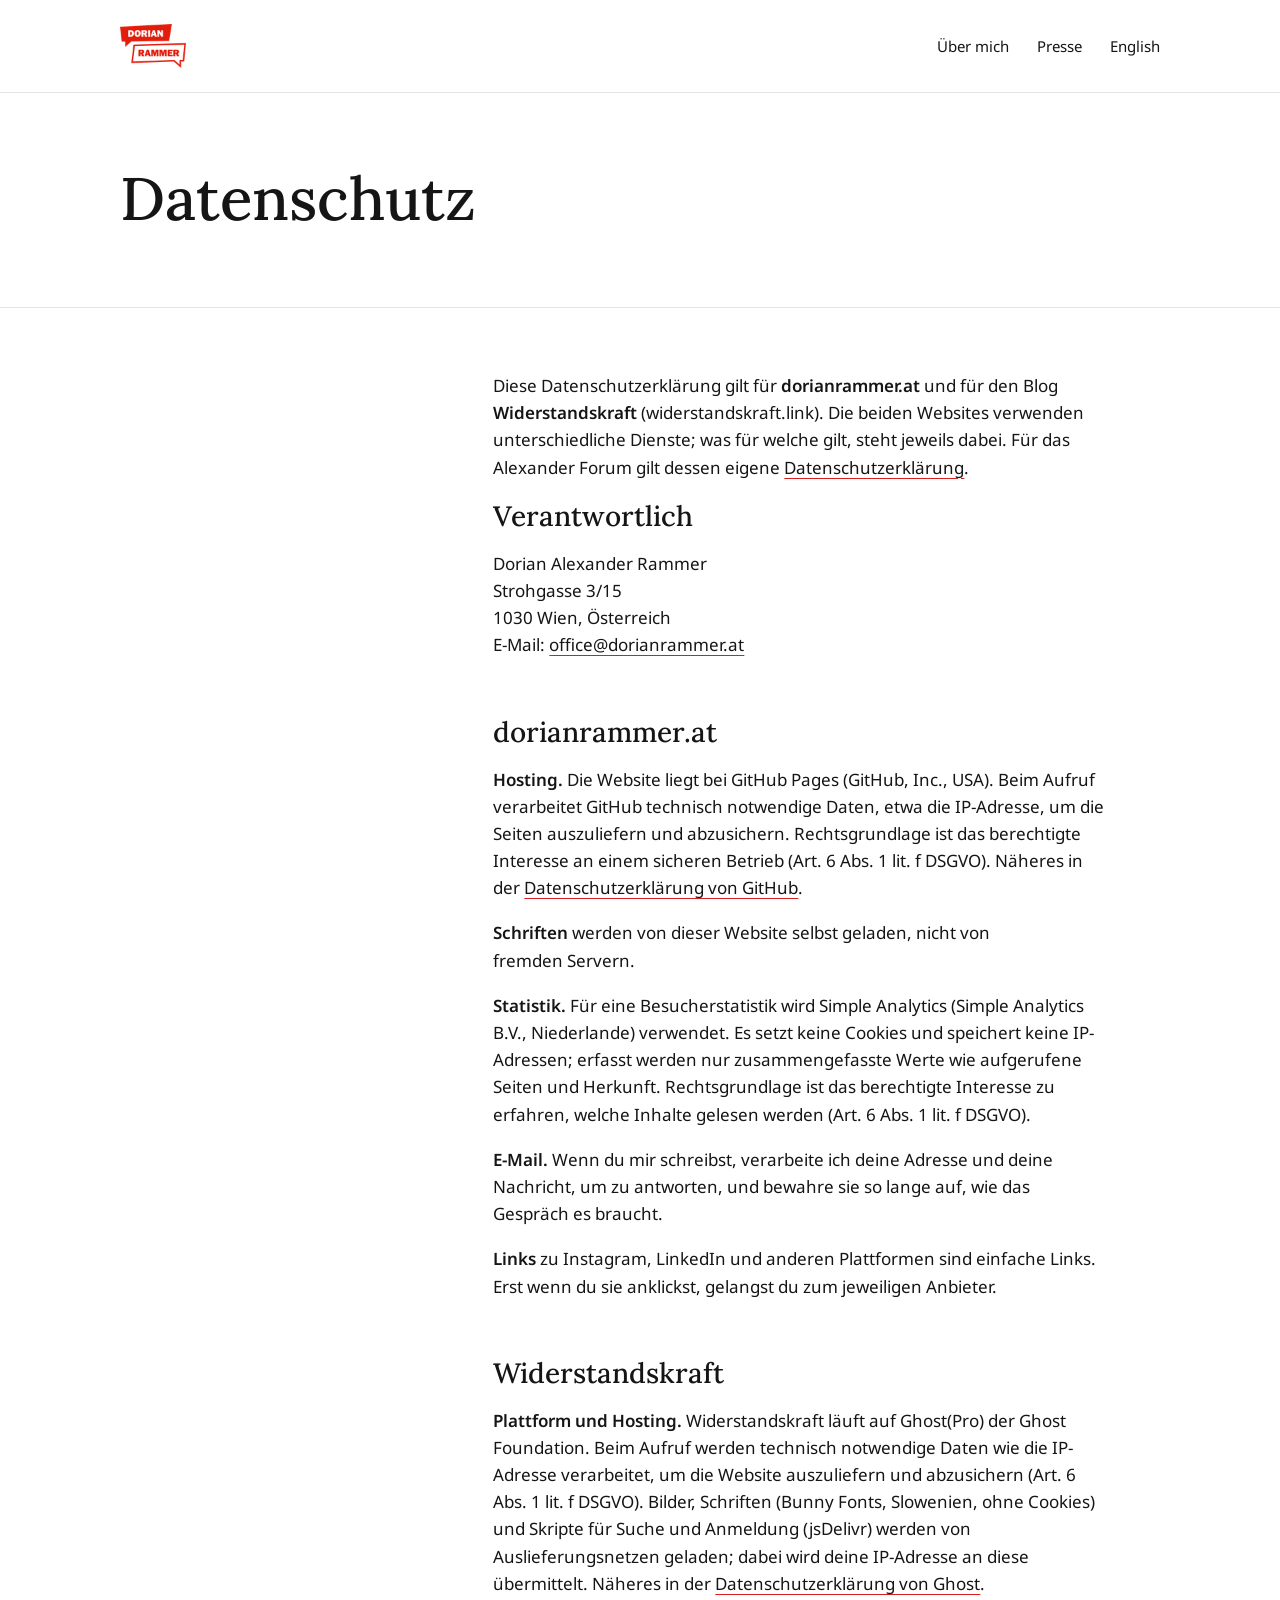
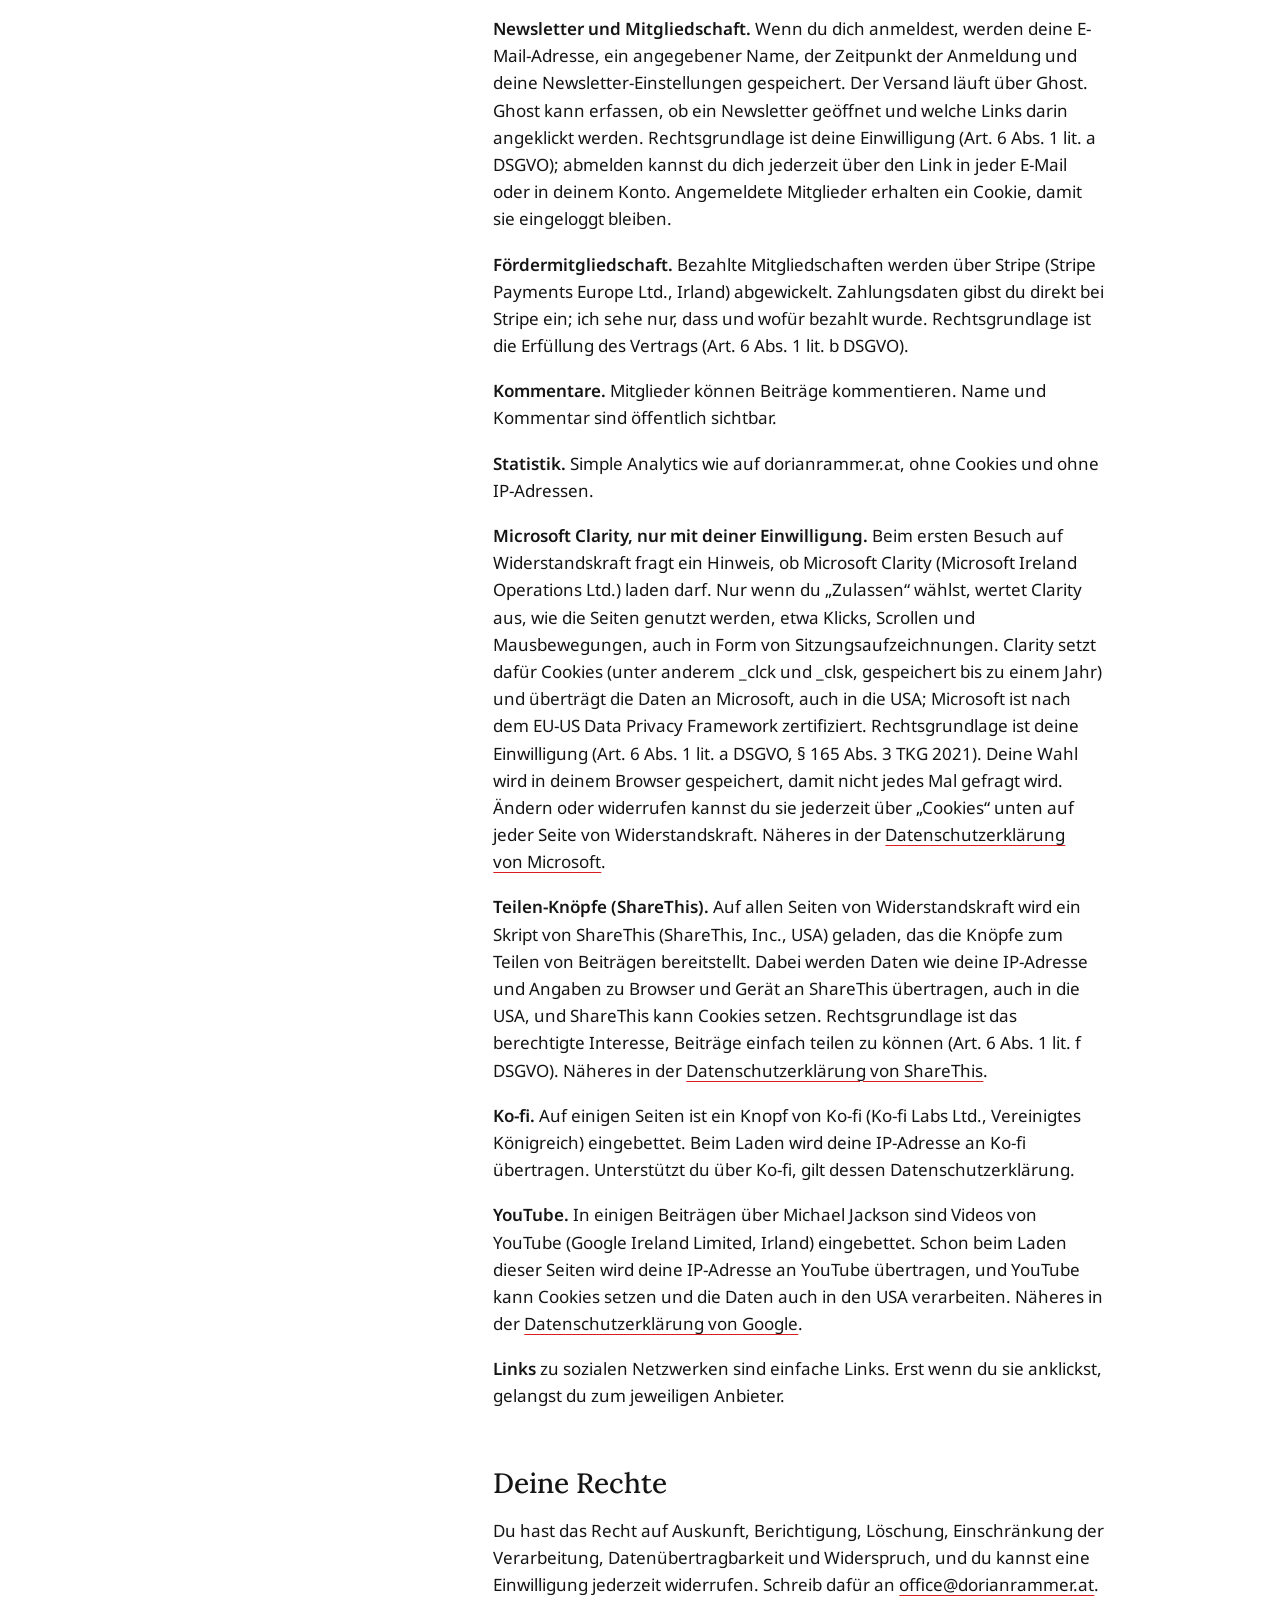
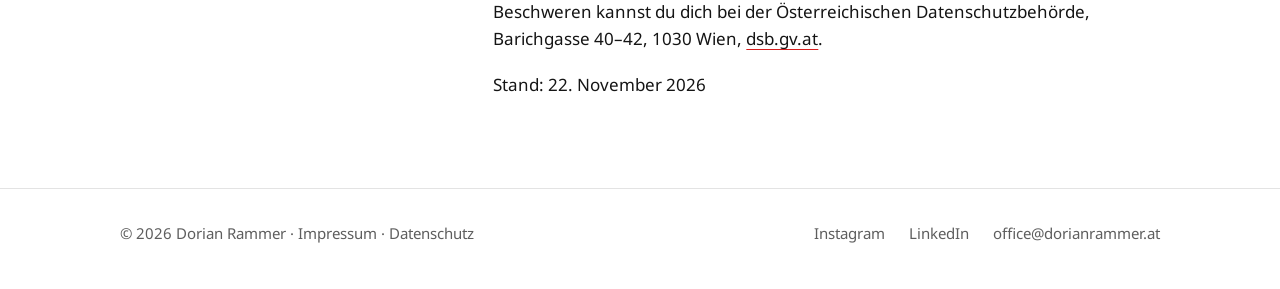
==== commit dc969ca8: "Datenschutz: ShareThis genauer beschrieben (alle Seiten, Daten, USA, Rechtsgrundlage, Link) Co-Autho" ====
--- a/datenschutz/index.html
+++ b/datenschutz/index.html
@@ -70,7 +70,7 @@
 <p><strong>Kommentare.</strong> Mitglieder können Beiträge kommentieren. Name und Kommentar sind öffentlich sichtbar.</p>
 <p><strong>Statistik.</strong> Simple Analytics wie auf dorianrammer.at, ohne Cookies und ohne IP-Adressen.</p>
 <p><strong>Microsoft Clarity, nur mit deiner Einwilligung.</strong> Beim ersten Besuch auf Widerstandskraft fragt ein Hinweis, ob Microsoft Clarity (Microsoft Ireland Operations Ltd.) laden darf. Nur wenn du „Zulassen“ wählst, wertet Clarity aus, wie die Seiten genutzt werden, etwa Klicks, Scrollen und Mausbewegungen, auch in Form von Sitzungsaufzeichnungen. Clarity setzt dafür Cookies (unter anderem _clck und _clsk, gespeichert bis zu einem Jahr) und überträgt die Daten an Microsoft, auch in die USA; Microsoft ist nach dem EU-US Data Privacy Framework zertifiziert. Rechtsgrundlage ist deine Einwilligung (Art. 6 Abs. 1 lit. a DSGVO, § 165 Abs. 3 TKG 2021). Deine Wahl wird in deinem Browser gespeichert, damit nicht jedes Mal gefragt wird. Ändern oder widerrufen kannst du sie jederzeit über „Cookies“ unten auf jeder Seite von Widerstandskraft. Näheres in der <a href="https://www.microsoft.com/de-at/privacy/privacystatement">Datenschutzerklärung von Microsoft</a>.</p>
-<p><strong>Teilen-Knöpfe.</strong> Für das Teilen von Beiträgen wird ein Skript von ShareThis (USA) geladen. Dabei werden Daten wie deine IP-Adresse an ShareThis übertragen, und ShareThis kann Cookies setzen.</p>
+<p><strong>Teilen-Knöpfe (ShareThis).</strong> Auf allen Seiten von Widerstandskraft wird ein Skript von ShareThis (ShareThis, Inc., USA) geladen, das die Knöpfe zum Teilen von Beiträgen bereitstellt. Dabei werden Daten wie deine IP-Adresse und Angaben zu Browser und Gerät an ShareThis übertragen, auch in die USA, und ShareThis kann Cookies setzen. Rechtsgrundlage ist das berechtigte Interesse, Beiträge einfach teilen zu können (Art. 6 Abs. 1 lit. f DSGVO). Näheres in der <a href="https://sharethis.com/privacy/">Datenschutzerklärung von ShareThis</a>.</p>
 <p><strong>Ko-fi.</strong> Auf einigen Seiten ist ein Knopf von Ko-fi (Ko-fi Labs Ltd., Vereinigtes Königreich) eingebettet. Beim Laden wird deine IP-Adresse an Ko-fi übertragen. Unterstützt du über Ko-fi, gilt dessen Datenschutzerklärung.</p>
 <p><strong>YouTube.</strong> In einigen Beiträgen über Michael Jackson sind Videos von YouTube (Google Ireland Limited, Irland) eingebettet. Schon beim Laden dieser Seiten wird deine IP-Adresse an YouTube übertragen, und YouTube kann Cookies setzen und die Daten auch in den USA verarbeiten. Näheres in der <a href="https://policies.google.com/privacy?hl=de">Datenschutzerklärung von Google</a>.</p>
 <p><strong>Links</strong> zu sozialen Netzwerken sind einfache Links. Erst wenn du sie anklickst, gelangst du zum jeweiligen Anbieter.</p></section>
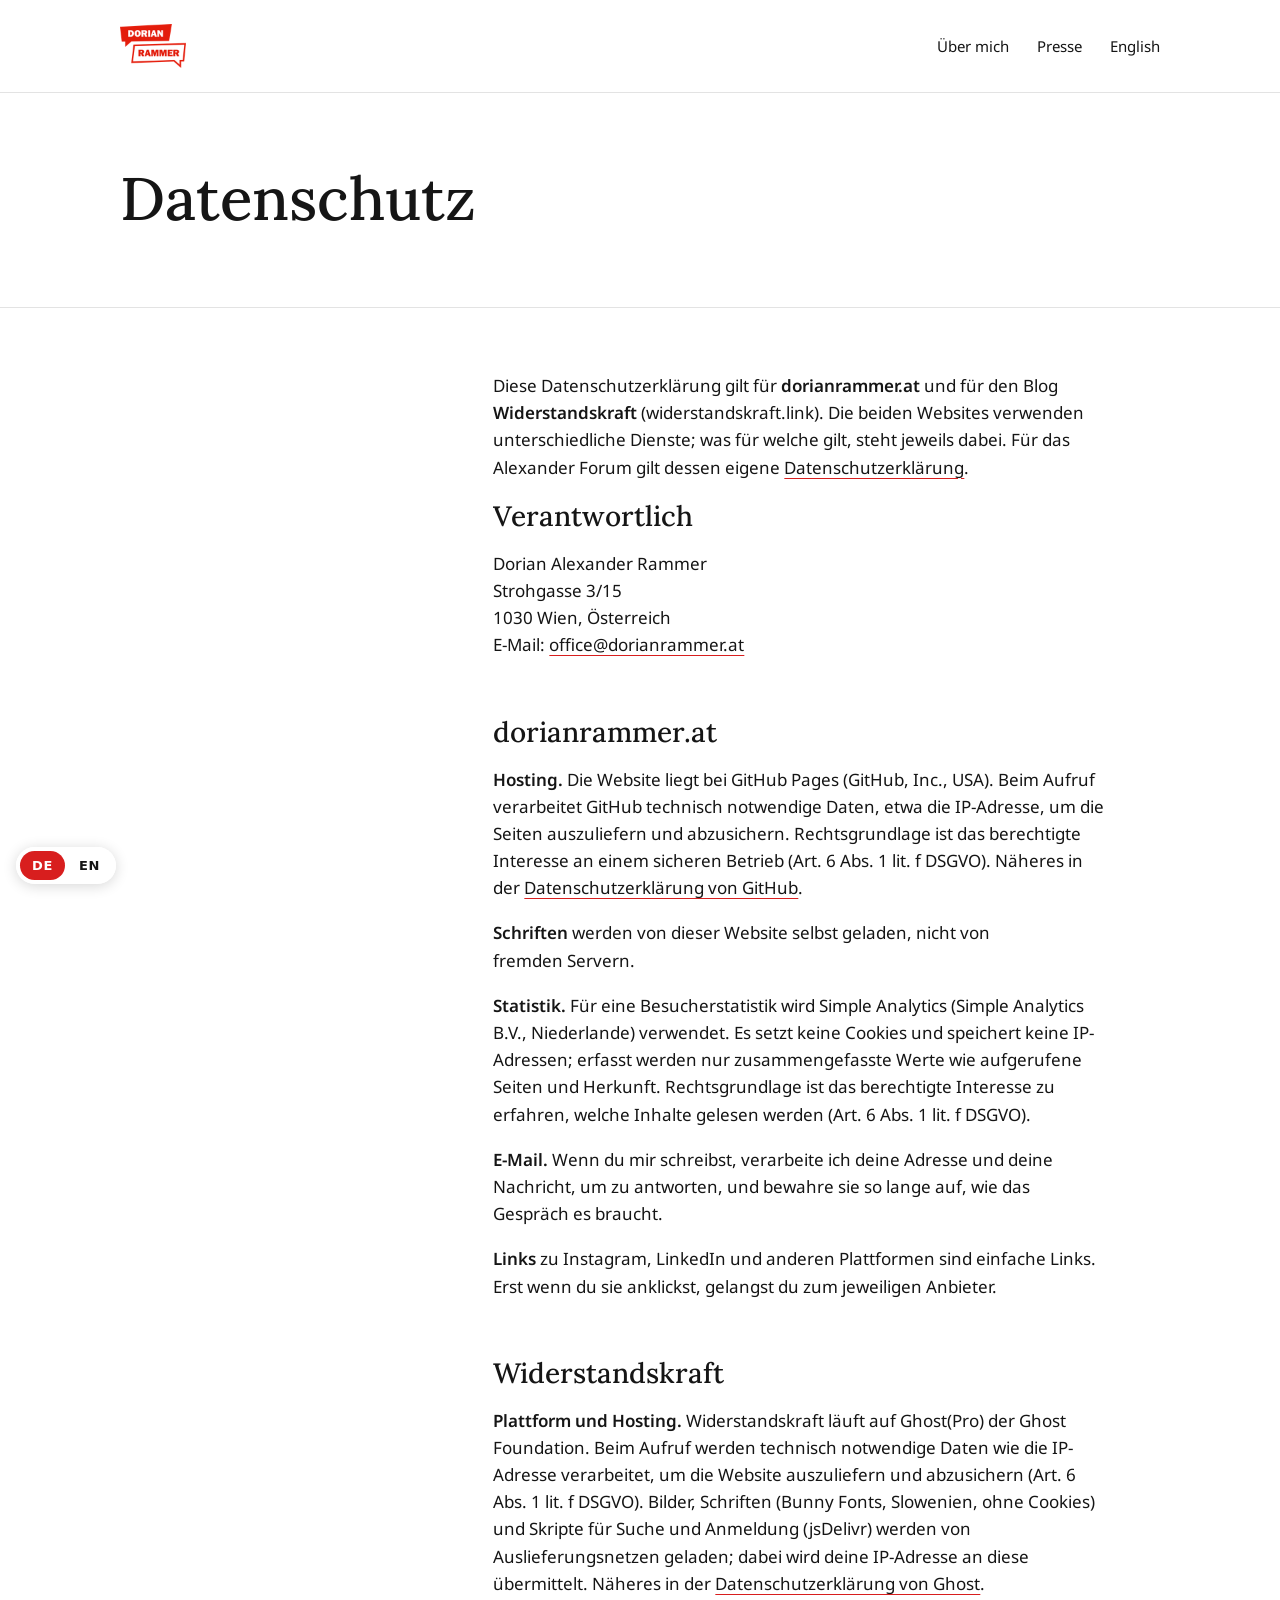
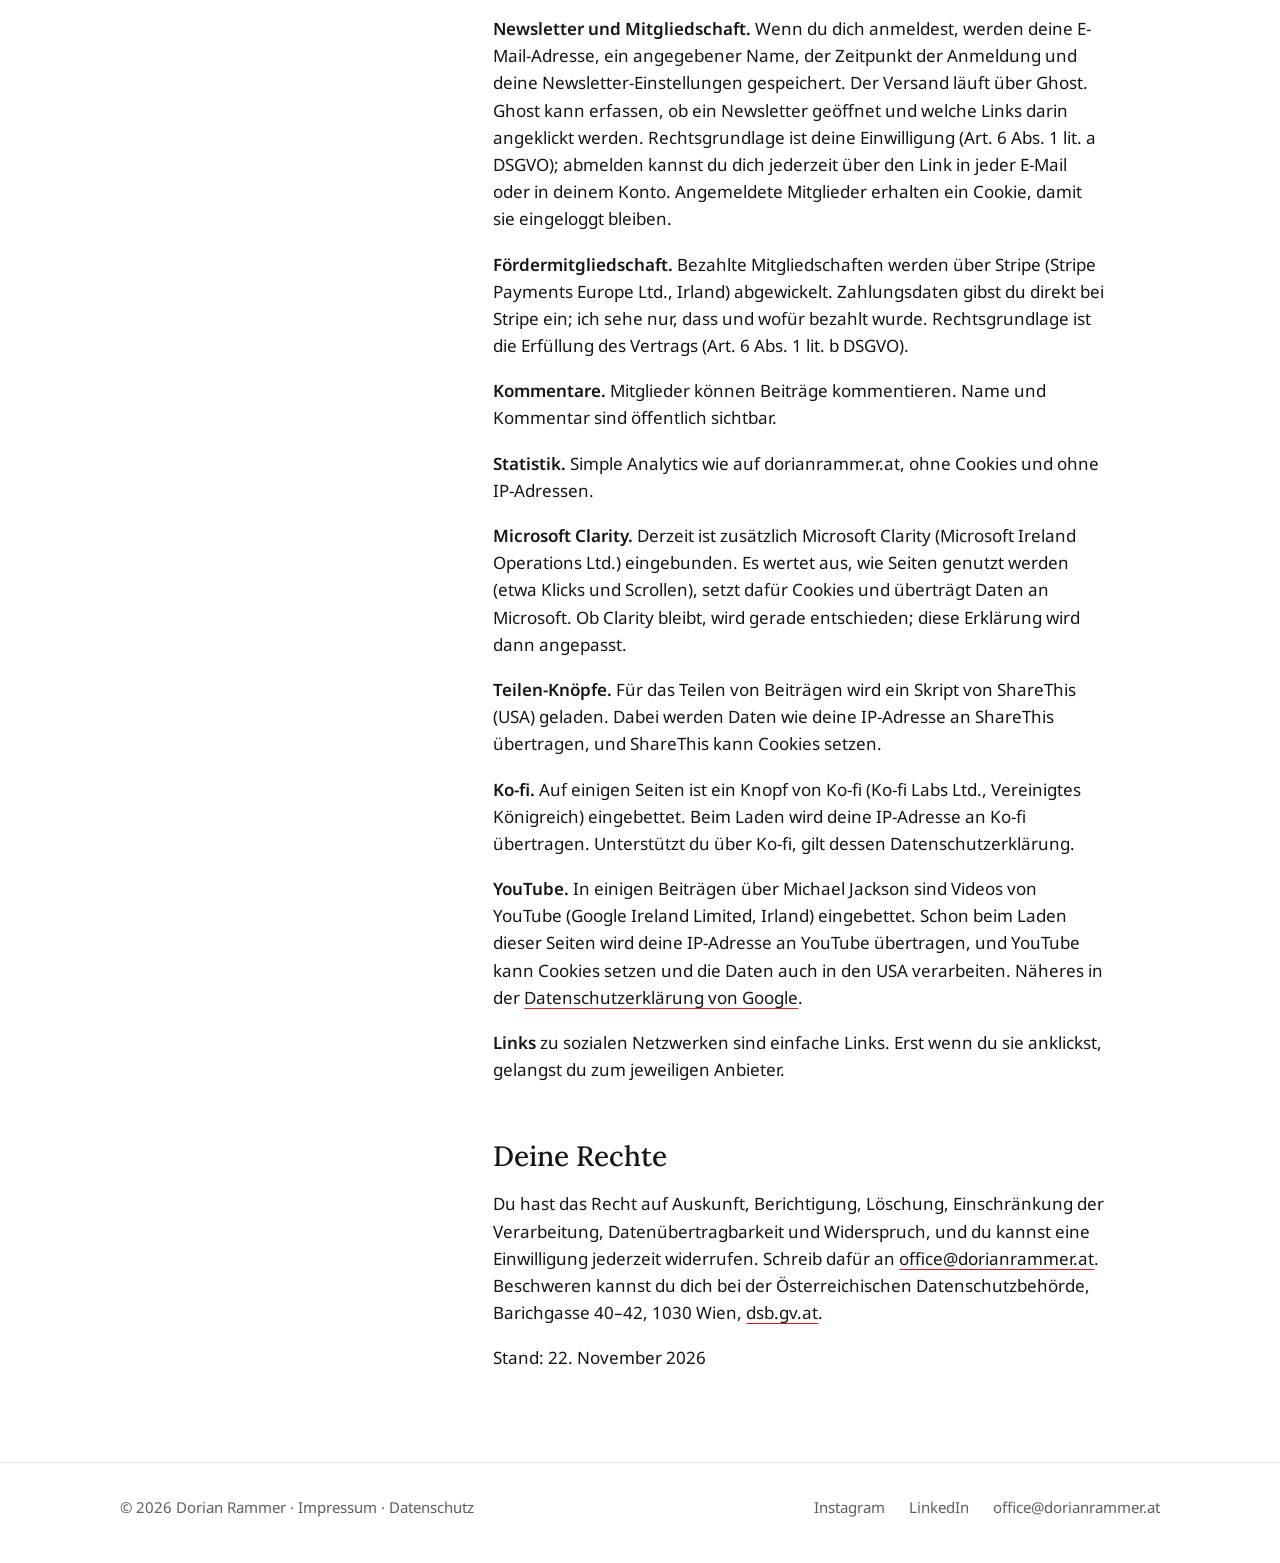
==== commit 4dac48a4: "Sprachumschalter DE/EN wie auf Widerstandskraft (unten links, aktuelle Sprache rot) assets/sprache.j" ====
--- a/datenschutz/index.html
+++ b/datenschutz/index.html
@@ -69,8 +69,8 @@
 <p><strong>Fördermitgliedschaft.</strong> Bezahlte Mitgliedschaften werden über Stripe (Stripe Payments Europe Ltd., Irland) abgewickelt. Zahlungsdaten gibst du direkt bei Stripe ein; ich sehe nur, dass und wofür bezahlt wurde. Rechtsgrundlage ist die Erfüllung des Vertrags (Art. 6 Abs. 1 lit. b DSGVO).</p>
 <p><strong>Kommentare.</strong> Mitglieder können Beiträge kommentieren. Name und Kommentar sind öffentlich sichtbar.</p>
 <p><strong>Statistik.</strong> Simple Analytics wie auf dorianrammer.at, ohne Cookies und ohne IP-Adressen.</p>
-<p><strong>Microsoft Clarity, nur mit deiner Einwilligung.</strong> Beim ersten Besuch auf Widerstandskraft fragt ein Hinweis, ob Microsoft Clarity (Microsoft Ireland Operations Ltd.) laden darf. Nur wenn du „Zulassen“ wählst, wertet Clarity aus, wie die Seiten genutzt werden, etwa Klicks, Scrollen und Mausbewegungen, auch in Form von Sitzungsaufzeichnungen. Clarity setzt dafür Cookies (unter anderem _clck und _clsk, gespeichert bis zu einem Jahr) und überträgt die Daten an Microsoft, auch in die USA; Microsoft ist nach dem EU-US Data Privacy Framework zertifiziert. Rechtsgrundlage ist deine Einwilligung (Art. 6 Abs. 1 lit. a DSGVO, § 165 Abs. 3 TKG 2021). Deine Wahl wird in deinem Browser gespeichert, damit nicht jedes Mal gefragt wird. Ändern oder widerrufen kannst du sie jederzeit über „Cookies“ unten auf jeder Seite von Widerstandskraft. Näheres in der <a href="https://www.microsoft.com/de-at/privacy/privacystatement">Datenschutzerklärung von Microsoft</a>.</p>
-<p><strong>Teilen-Knöpfe (ShareThis).</strong> Auf allen Seiten von Widerstandskraft wird ein Skript von ShareThis (ShareThis, Inc., USA) geladen, das die Knöpfe zum Teilen von Beiträgen bereitstellt. Dabei werden Daten wie deine IP-Adresse und Angaben zu Browser und Gerät an ShareThis übertragen, auch in die USA, und ShareThis kann Cookies setzen. Rechtsgrundlage ist das berechtigte Interesse, Beiträge einfach teilen zu können (Art. 6 Abs. 1 lit. f DSGVO). Näheres in der <a href="https://sharethis.com/privacy/">Datenschutzerklärung von ShareThis</a>.</p>
+<p><strong>Microsoft Clarity.</strong> Derzeit ist zusätzlich Microsoft Clarity (Microsoft Ireland Operations Ltd.) eingebunden. Es wertet aus, wie Seiten genutzt werden (etwa Klicks und Scrollen), setzt dafür Cookies und überträgt Daten an Microsoft. Ob Clarity bleibt, wird gerade entschieden; diese Erklärung wird dann angepasst.</p>
+<p><strong>Teilen-Knöpfe.</strong> Für das Teilen von Beiträgen wird ein Skript von ShareThis (USA) geladen. Dabei werden Daten wie deine IP-Adresse an ShareThis übertragen, und ShareThis kann Cookies setzen.</p>
 <p><strong>Ko-fi.</strong> Auf einigen Seiten ist ein Knopf von Ko-fi (Ko-fi Labs Ltd., Vereinigtes Königreich) eingebettet. Beim Laden wird deine IP-Adresse an Ko-fi übertragen. Unterstützt du über Ko-fi, gilt dessen Datenschutzerklärung.</p>
 <p><strong>YouTube.</strong> In einigen Beiträgen über Michael Jackson sind Videos von YouTube (Google Ireland Limited, Irland) eingebettet. Schon beim Laden dieser Seiten wird deine IP-Adresse an YouTube übertragen, und YouTube kann Cookies setzen und die Daten auch in den USA verarbeiten. Näheres in der <a href="https://policies.google.com/privacy?hl=de">Datenschutzerklärung von Google</a>.</p>
 <p><strong>Links</strong> zu sozialen Netzwerken sind einfache Links. Erst wenn du sie anklickst, gelangst du zum jeweiligen Anbieter.</p></section>
@@ -95,6 +95,7 @@
 </footer>
 
 <script src="/assets/post.js?v=20261122f" defer></script>
+<script src="/assets/sprache.js?v=20261122a" data-farbe="#d81e1e" defer></script>
 
 <!-- 100% privacy-first analytics -->
 <script async src="https://scripts.simpleanalyticscdn.com/latest.js"></script>
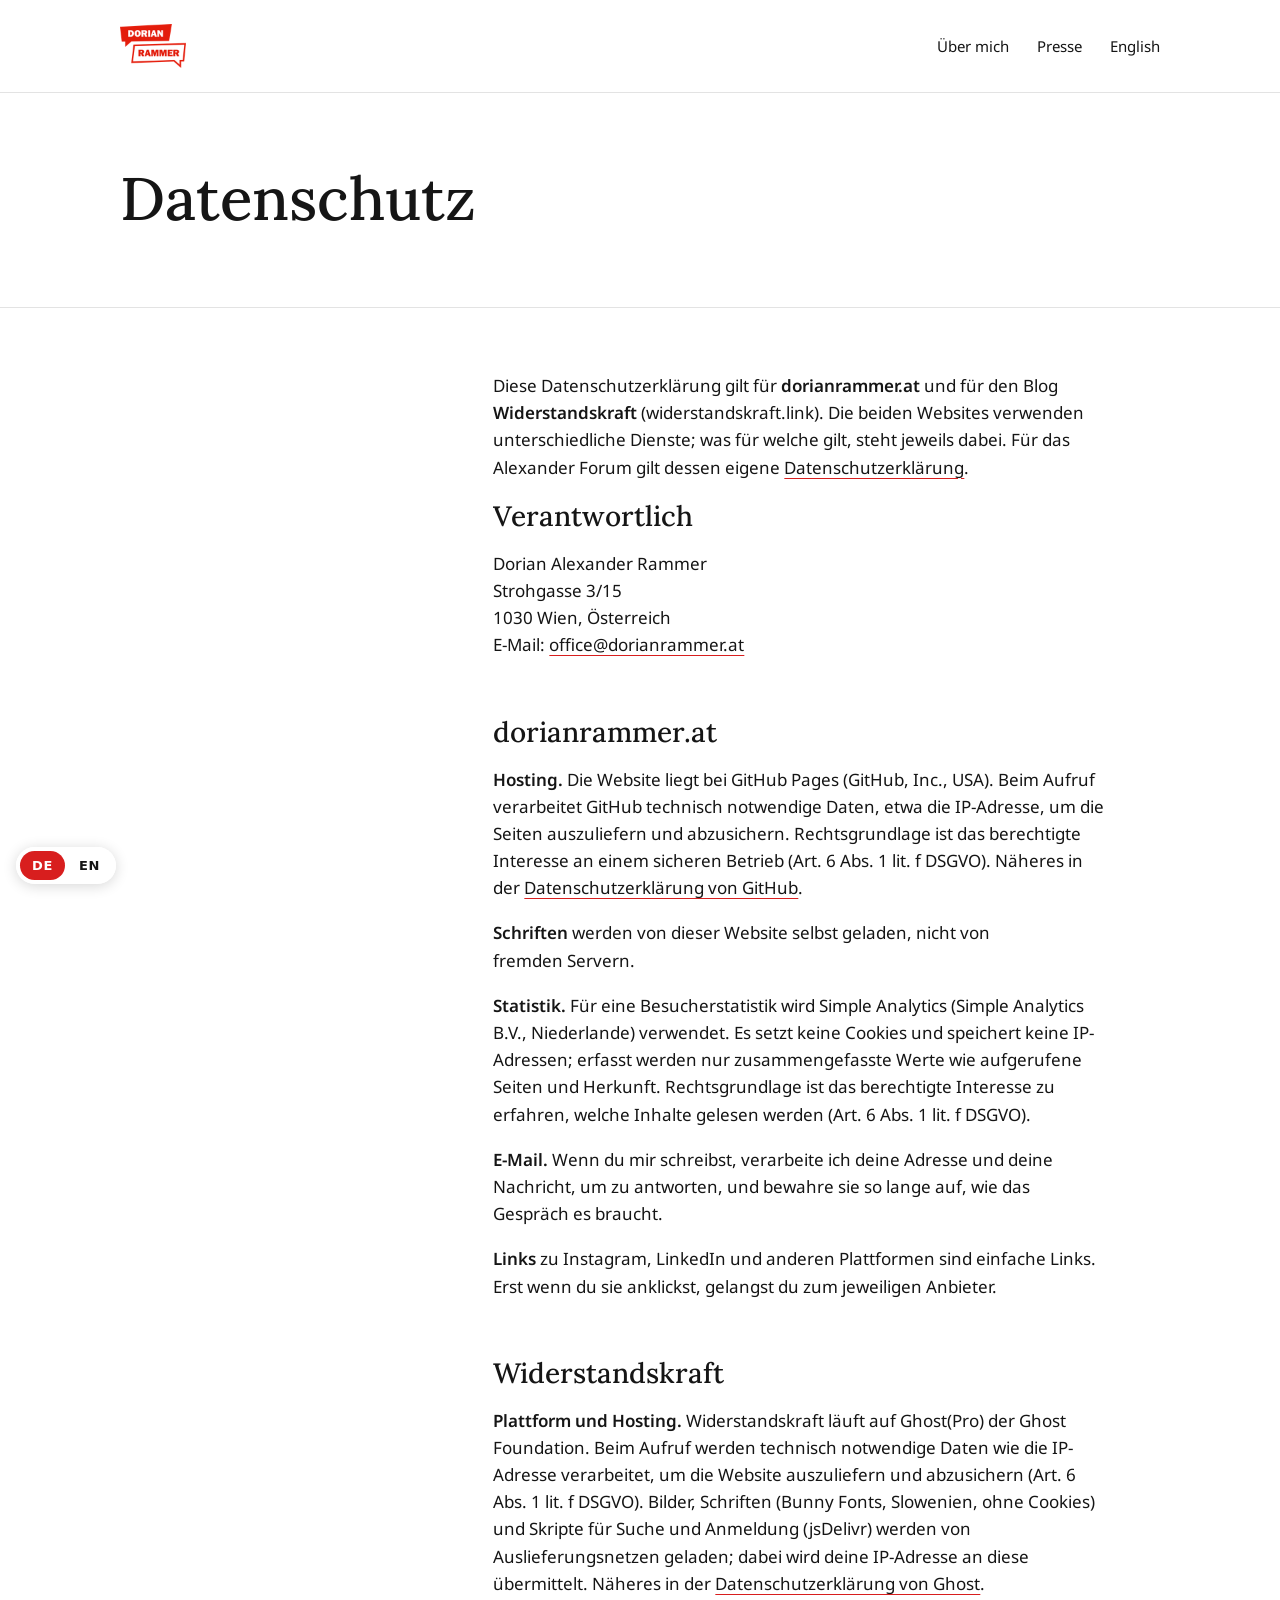
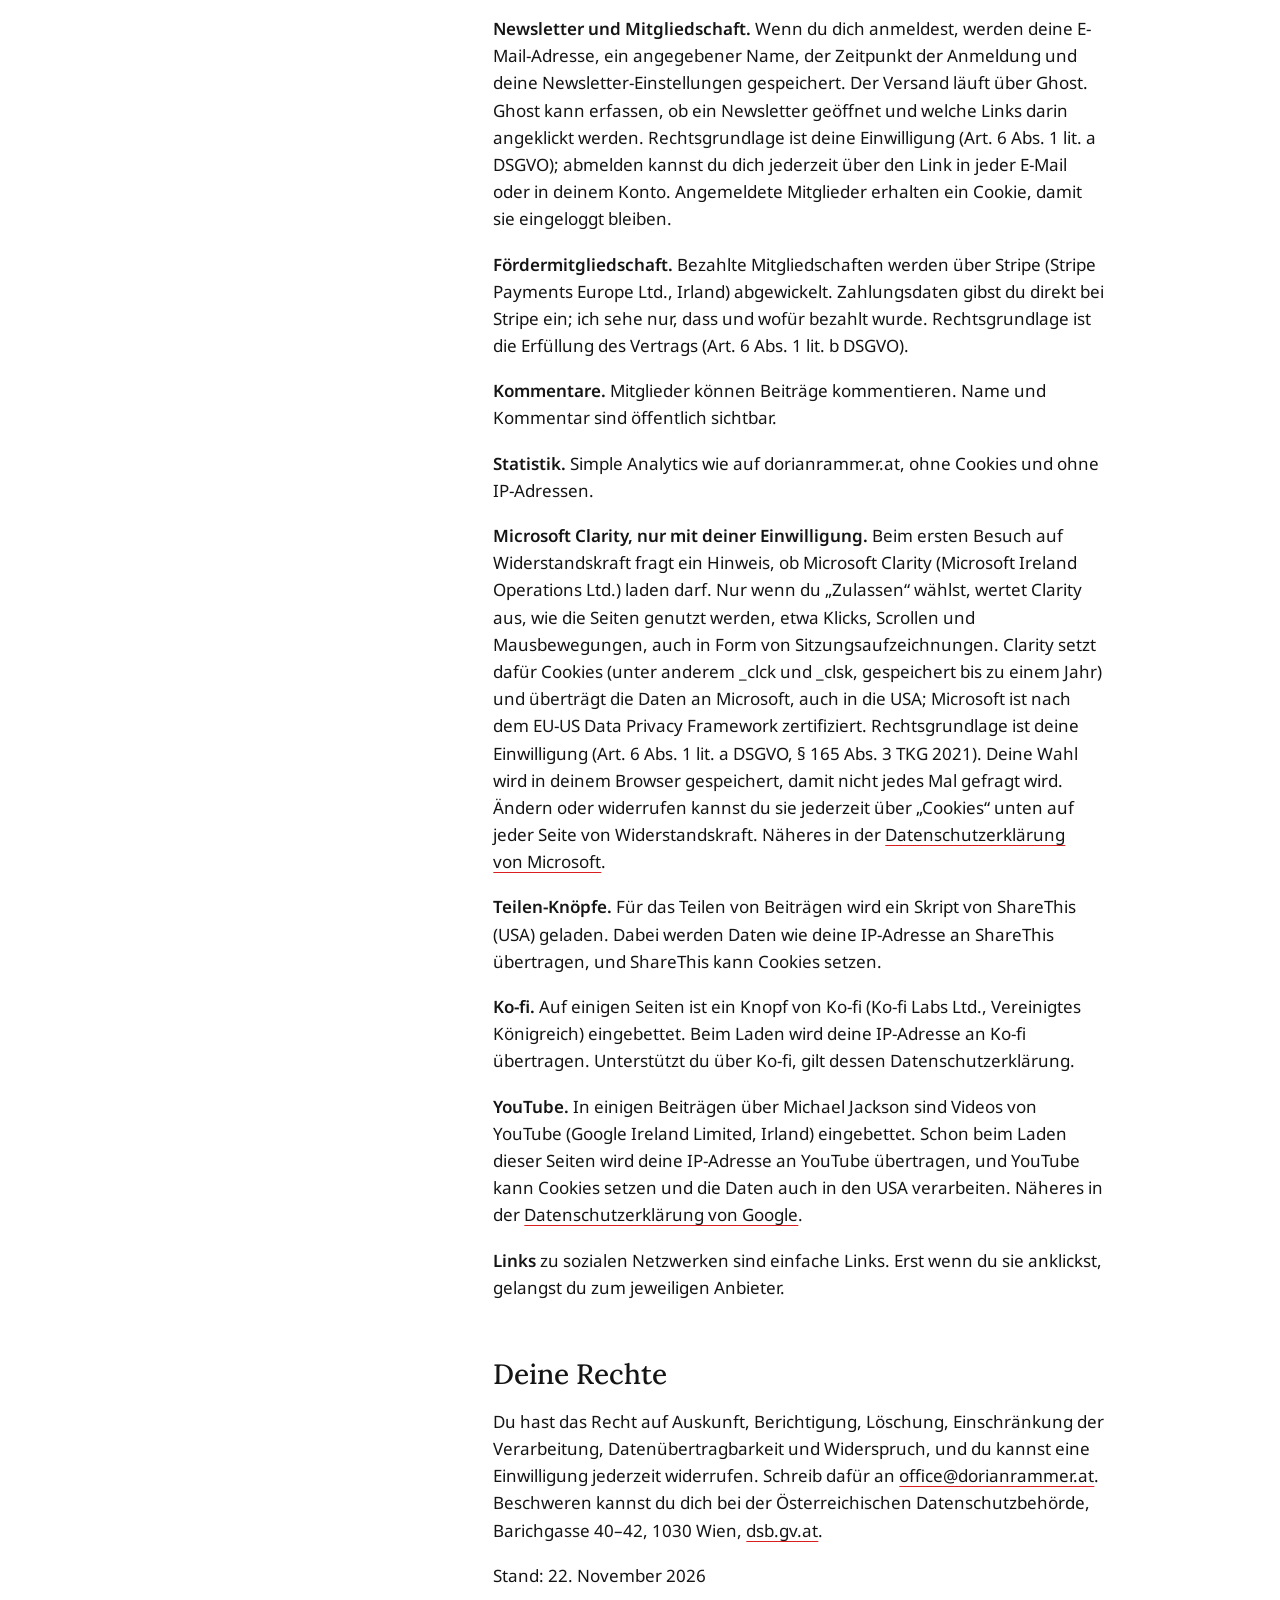
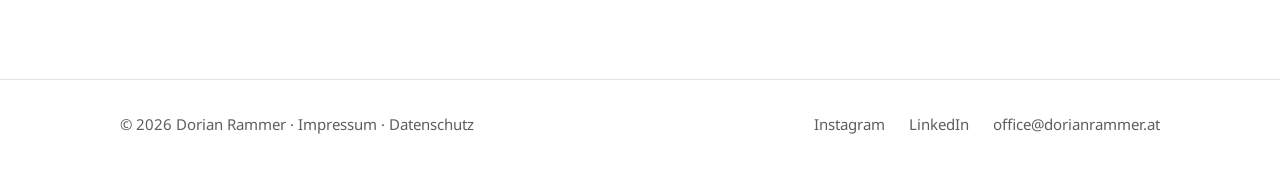
==== commit ba6cc25f: "Merge pull request #22 from gray146-at/claude/sprachumschalter Sprachumschalter DE/EN wie auf Widers" ====
--- a/datenschutz/index.html
+++ b/datenschutz/index.html
@@ -69,7 +69,7 @@
 <p><strong>Fördermitgliedschaft.</strong> Bezahlte Mitgliedschaften werden über Stripe (Stripe Payments Europe Ltd., Irland) abgewickelt. Zahlungsdaten gibst du direkt bei Stripe ein; ich sehe nur, dass und wofür bezahlt wurde. Rechtsgrundlage ist die Erfüllung des Vertrags (Art. 6 Abs. 1 lit. b DSGVO).</p>
 <p><strong>Kommentare.</strong> Mitglieder können Beiträge kommentieren. Name und Kommentar sind öffentlich sichtbar.</p>
 <p><strong>Statistik.</strong> Simple Analytics wie auf dorianrammer.at, ohne Cookies und ohne IP-Adressen.</p>
-<p><strong>Microsoft Clarity.</strong> Derzeit ist zusätzlich Microsoft Clarity (Microsoft Ireland Operations Ltd.) eingebunden. Es wertet aus, wie Seiten genutzt werden (etwa Klicks und Scrollen), setzt dafür Cookies und überträgt Daten an Microsoft. Ob Clarity bleibt, wird gerade entschieden; diese Erklärung wird dann angepasst.</p>
+<p><strong>Microsoft Clarity, nur mit deiner Einwilligung.</strong> Beim ersten Besuch auf Widerstandskraft fragt ein Hinweis, ob Microsoft Clarity (Microsoft Ireland Operations Ltd.) laden darf. Nur wenn du „Zulassen“ wählst, wertet Clarity aus, wie die Seiten genutzt werden, etwa Klicks, Scrollen und Mausbewegungen, auch in Form von Sitzungsaufzeichnungen. Clarity setzt dafür Cookies (unter anderem _clck und _clsk, gespeichert bis zu einem Jahr) und überträgt die Daten an Microsoft, auch in die USA; Microsoft ist nach dem EU-US Data Privacy Framework zertifiziert. Rechtsgrundlage ist deine Einwilligung (Art. 6 Abs. 1 lit. a DSGVO, § 165 Abs. 3 TKG 2021). Deine Wahl wird in deinem Browser gespeichert, damit nicht jedes Mal gefragt wird. Ändern oder widerrufen kannst du sie jederzeit über „Cookies“ unten auf jeder Seite von Widerstandskraft. Näheres in der <a href="https://www.microsoft.com/de-at/privacy/privacystatement">Datenschutzerklärung von Microsoft</a>.</p>
 <p><strong>Teilen-Knöpfe.</strong> Für das Teilen von Beiträgen wird ein Skript von ShareThis (USA) geladen. Dabei werden Daten wie deine IP-Adresse an ShareThis übertragen, und ShareThis kann Cookies setzen.</p>
 <p><strong>Ko-fi.</strong> Auf einigen Seiten ist ein Knopf von Ko-fi (Ko-fi Labs Ltd., Vereinigtes Königreich) eingebettet. Beim Laden wird deine IP-Adresse an Ko-fi übertragen. Unterstützt du über Ko-fi, gilt dessen Datenschutzerklärung.</p>
 <p><strong>YouTube.</strong> In einigen Beiträgen über Michael Jackson sind Videos von YouTube (Google Ireland Limited, Irland) eingebettet. Schon beim Laden dieser Seiten wird deine IP-Adresse an YouTube übertragen, und YouTube kann Cookies setzen und die Daten auch in den USA verarbeiten. Näheres in der <a href="https://policies.google.com/privacy?hl=de">Datenschutzerklärung von Google</a>.</p>
